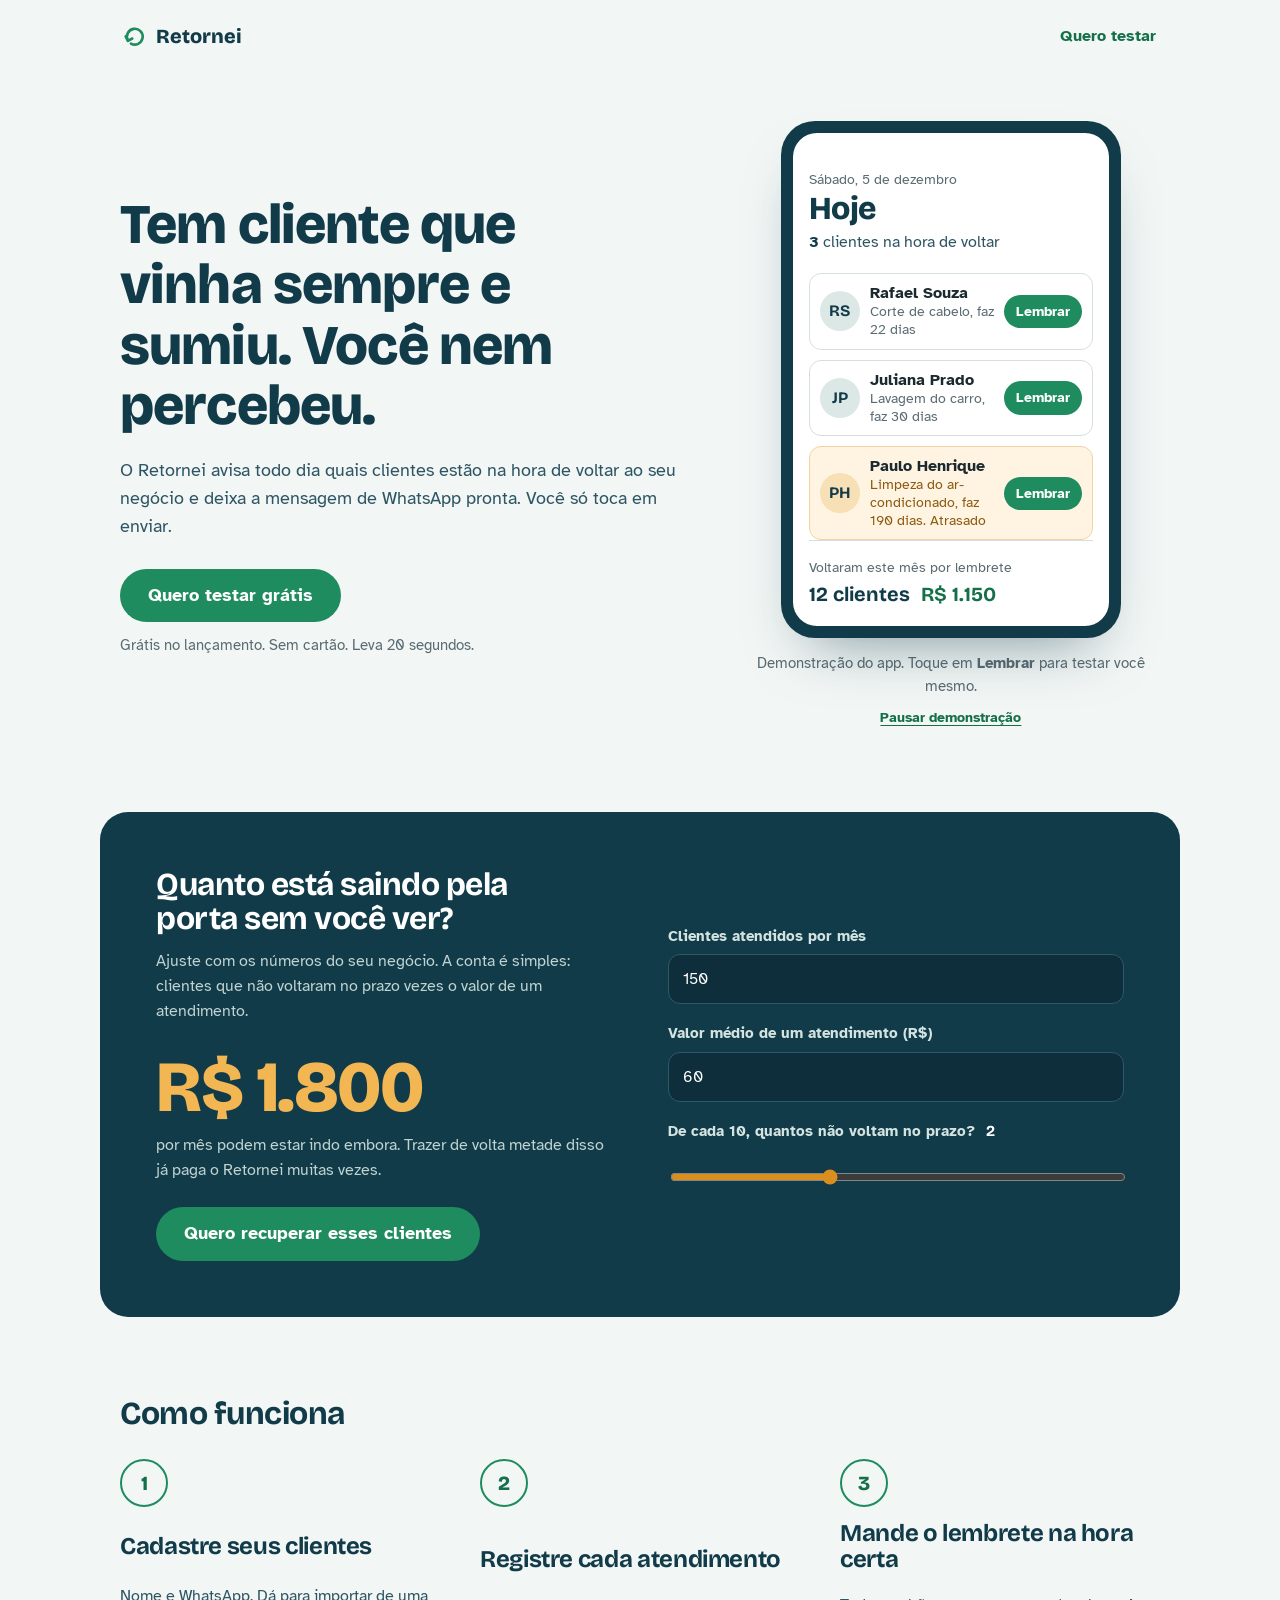
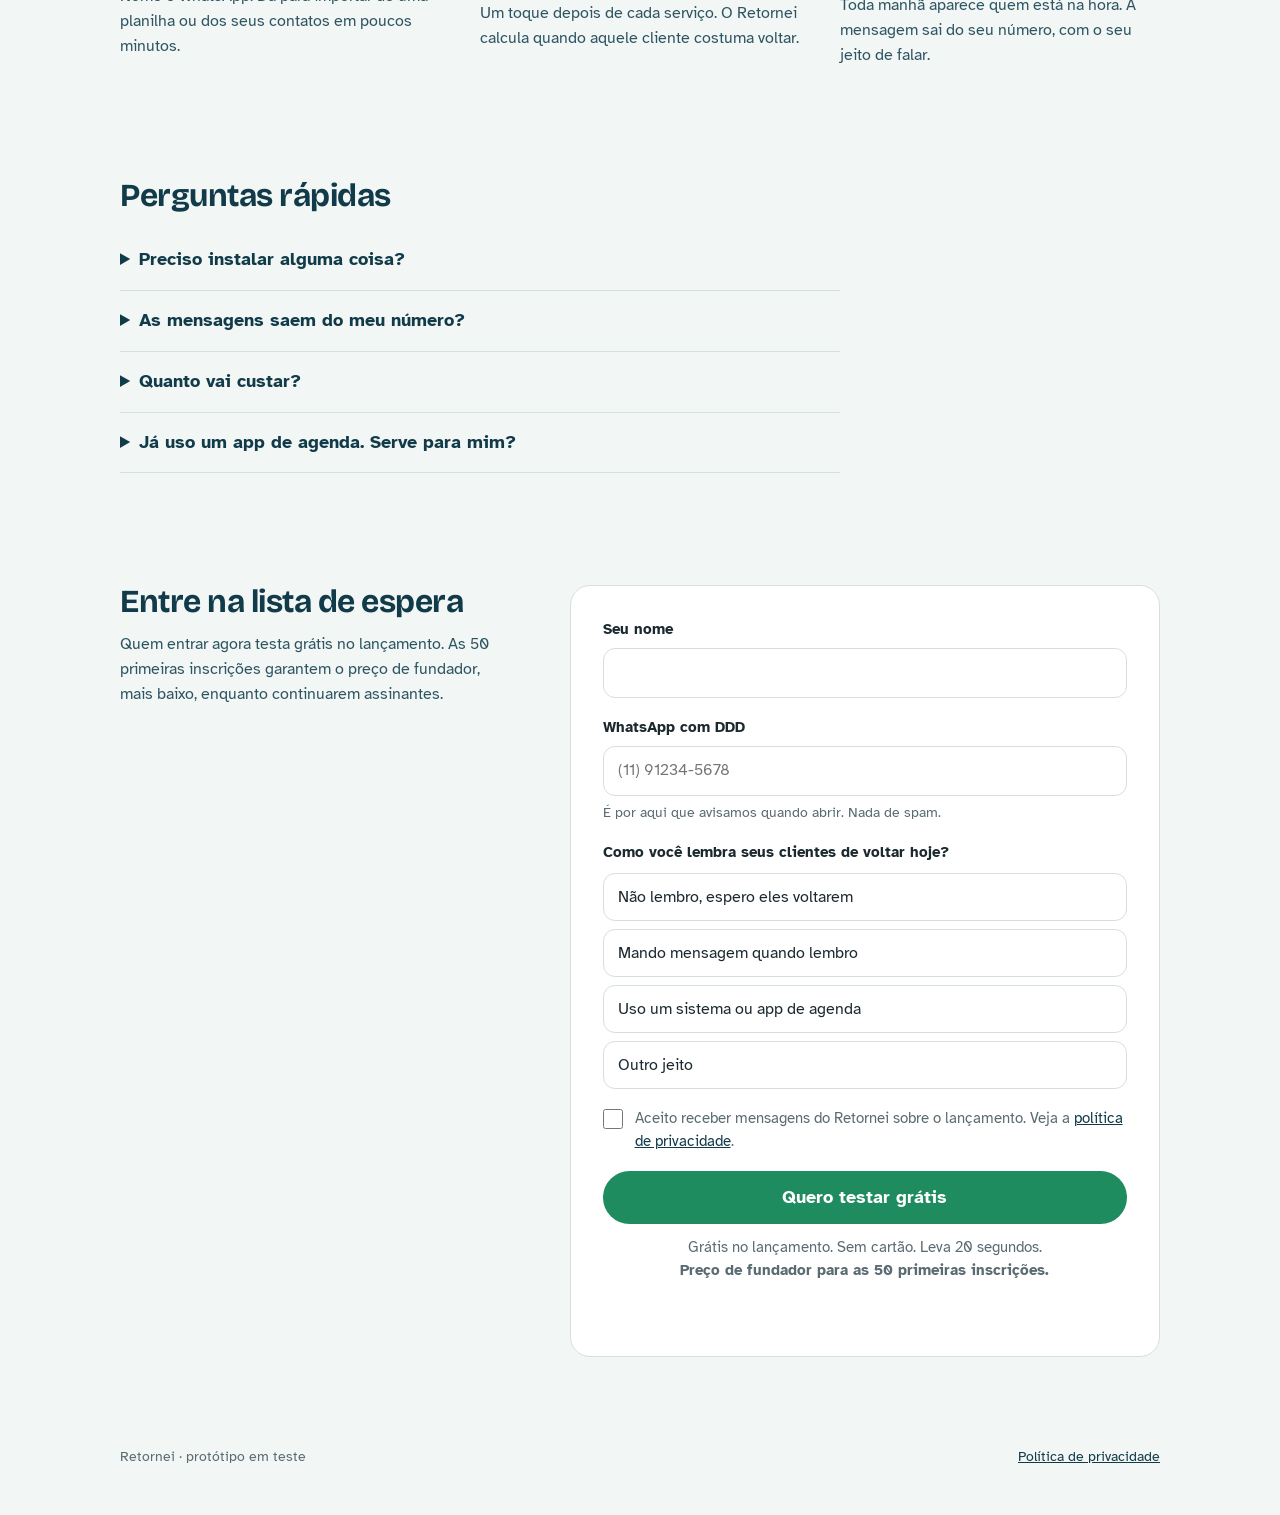
==== index.html @ e5923f13 "Formulário com 3 itens: nome, WhatsApp e como lembra os clientes Sai a pergunta de clientes atendido" ====
<!doctype html>
<html lang="pt-BR">
<head>
  <meta charset="utf-8">
  <meta name="viewport" content="width=device-width, initial-scale=1">
  <title>Retornei · Seus clientes de volta na hora certa</title>
  <meta name="description" content="O Retornei mostra todo dia quais clientes estão na hora de voltar e deixa a mensagem de WhatsApp pronta para enviar.">
  <meta name="theme-color" content="#123B4A">
  <link rel="preconnect" href="https://fonts.googleapis.com">
  <link rel="preconnect" href="https://fonts.gstatic.com" crossorigin>
  <link href="https://fonts.googleapis.com/css2?family=Atkinson+Hyperlegible:ital,wght@0,400;0,700;1,400&family=Bricolage+Grotesque:opsz,wght@12..96,500;12..96,700;12..96,800&display=swap" rel="stylesheet">
  <link rel="stylesheet" href="/styles.css">
</head>
<body data-niche="geral">

  <header class="topbar">
    <a class="brand" href="/" aria-label="Retornei, início">
      <svg class="brand-mark" viewBox="0 0 32 32" aria-hidden="true"><path d="M9 21a9 9 0 1 1 3.5 3.6" fill="none" stroke="currentColor" stroke-width="3" stroke-linecap="round"/><path d="M6.5 16.5 9 21.5l5-2.6" fill="none" stroke="currentColor" stroke-width="3" stroke-linecap="round" stroke-linejoin="round"/></svg>
      <span>Retornei</span>
    </a>
    <a class="topbar-cta" href="#lista">Quero testar</a>
  </header>

  <main>
    <section class="hero">
      <div class="hero-copy">
        <h1 data-copy="headline">Tem cliente que vinha sempre e sumiu. Você nem percebeu.</h1>
        <p class="lead" data-copy="lead">O Retornei avisa todo dia quais clientes estão na hora de voltar ao seu negócio e deixa a mensagem de WhatsApp pronta. Você só toca em enviar.</p>
        <div class="hero-actions">
          <a class="btn btn-primary" href="#lista">Quero testar grátis</a>
          <p class="hero-note">Grátis no lançamento. Sem cartão. Leva 20&nbsp;segundos.</p>
        </div>
      </div>

      <div class="phone-wrap">
        <div class="phone" role="region" aria-label="Exemplo da tela Hoje do aplicativo">
          <div class="phone-notch" aria-hidden="true"></div>
          <div class="screen">
            <div class="screen-head">
              <p class="screen-date" id="screenDate">Terça, 10 de novembro</p>
              <h2 class="screen-title">Hoje</h2>
              <p class="screen-sub"><strong id="dueCount">3</strong> <span id="dueLabel">clientes na hora de voltar</span></p>
            </div>

            <ul class="due-list" id="dueList">
              <!-- preenchido pelo app.js -->
            </ul>

            <div class="screen-foot">
              <p class="foot-label">Voltaram este mês por lembrete</p>
              <p class="foot-value"><span id="backCount">14</span> clientes <span class="foot-money" id="backMoney">R$ 980</span></p>
            </div>

            <!-- Conversa que abre ao tocar em Lembrar -->
            <div class="chat" id="chat" aria-hidden="true">
              <div class="chat-head">
                <button class="chat-back" id="chatBack" type="button" aria-label="Voltar para a lista" tabindex="-1">
                  <svg viewBox="0 0 24 24" aria-hidden="true"><path d="M15 5l-7 7 7 7" fill="none" stroke="currentColor" stroke-width="2.5" stroke-linecap="round" stroke-linejoin="round"/></svg>
                </button>
                <span class="avatar avatar-small" id="chatAvatar"></span>
                <div>
                  <p class="chat-name" id="chatName"></p>
                  <p class="chat-status" id="chatStatus">online</p>
                </div>
              </div>
              <div class="chat-body" id="chatBody"></div>
              <div class="chat-compose">
                <p class="chat-draft" id="chatDraft"></p>
                <button class="chat-send" id="chatSend" type="button" aria-label="Enviar mensagem" tabindex="-1">
                  <svg viewBox="0 0 24 24" aria-hidden="true"><path d="M4 12l16-8-6 16-2.5-6.5L4 12z" fill="currentColor"/></svg>
                </button>
              </div>
            </div>

            <span class="tap" id="tap" aria-hidden="true"></span>
          </div>
        </div>
        <div class="phone-controls">
          <p class="phone-caption" id="phoneCaption">Demonstração do app. Toque em <strong>Lembrar</strong> para testar você mesmo.</p>
          <button class="link-btn" id="demoToggle" type="button">Pausar demonstração</button>
        </div>
      </div>
    </section>

    <section class="calc" aria-labelledby="calcTitle">
      <div class="calc-copy">
        <h2 id="calcTitle">Quanto está saindo pela porta sem você ver?</h2>
        <p>Ajuste com os números do seu negócio. A conta é simples: clientes que não voltaram no prazo vezes o valor de um atendimento.</p>
      </div>
      <form class="calc-form" id="calcForm" onsubmit="return false">
        <label class="field">
          <span>Clientes atendidos por mês</span>
          <input type="number" id="calcClients" inputmode="numeric" min="0" step="10" value="200">
        </label>
        <label class="field">
          <span>Valor médio de um atendimento (R$)</span>
          <input type="number" id="calcTicket" inputmode="numeric" min="0" step="5" value="45">
        </label>
        <label class="field field-range">
          <span>De cada 10, quantos não voltam no prazo? <output id="calcLostOut" for="calcLost">2</output></span>
          <input type="range" id="calcLost" min="0" max="6" step="1" value="2">
        </label>
      </form>
      <div class="calc-result" aria-live="polite">
        <p class="calc-number" id="calcResult">R$ 1.800</p>
        <p class="calc-caption">por mês podem estar indo embora. Trazer de volta metade disso já paga o Retornei muitas vezes.</p>
        <a class="btn btn-primary calc-cta" href="#lista">Quero recuperar esses clientes</a>
      </div>
    </section>

    <section class="how" aria-labelledby="howTitle">
      <h2 id="howTitle">Como funciona</h2>
      <ol class="steps">
        <li>
          <h3>Cadastre seus clientes</h3>
          <p data-copy="step1">Nome e WhatsApp. Dá para importar de uma planilha ou dos seus contatos em poucos minutos.</p>
        </li>
        <li>
          <h3>Registre cada atendimento</h3>
          <p data-copy="step2">Um toque depois de cada serviço. O Retornei calcula quando aquele cliente costuma voltar.</p>
        </li>
        <li>
          <h3>Mande o lembrete na hora certa</h3>
          <p data-copy="step3">Toda manhã aparece quem está na hora. A mensagem sai do seu número, com o seu jeito de falar.</p>
        </li>
      </ol>
    </section>

    <section class="faq" aria-labelledby="faqTitle">
      <h2 id="faqTitle">Perguntas rápidas</h2>
      <details>
        <summary>Preciso instalar alguma coisa?</summary>
        <p>Não. O Retornei abre no navegador do celular e pode ficar na tela inicial com ícone, como um app.</p>
      </details>
      <details>
        <summary>As mensagens saem do meu número?</summary>
        <p>Sim. O Retornei prepara a mensagem e abre o seu WhatsApp. O cliente recebe de quem ele já conhece.</p>
      </details>
      <details>
        <summary>Quanto vai custar?</summary>
        <p>O preço sai no lançamento. Quem está na lista testa grátis antes, e as 50 primeiras inscrições garantem o preço de fundador, mais baixo, enquanto continuarem assinantes.</p>
      </details>
      <details>
        <summary>Já uso um app de agenda. Serve para mim?</summary>
        <p>Serve. Apps de agenda lembram de quem já marcou horário. O Retornei cuida de quem não marcou e está sumindo.</p>
      </details>
    </section>

    <section class="signup" id="lista" aria-labelledby="signupTitle">
      <div class="signup-copy">
        <h2 id="signupTitle">Entre na lista de espera</h2>
        <p>Quem entrar agora testa grátis no lançamento. As 50 primeiras inscrições garantem o preço de fundador, mais baixo, enquanto continuarem assinantes.</p>
      </div>

      <form class="signup-form" id="leadForm" novalidate>
        <input type="hidden" name="niche" id="nicheField" value="geral">
        <div class="hp" aria-hidden="true">
          <label>Não preencha <input type="text" name="website" tabindex="-1" autocomplete="off"></label>
        </div>

        <label class="field">
          <span>Seu nome</span>
          <input type="text" name="name" autocomplete="name" required maxlength="80">
        </label>
        <label class="field">
          <span>WhatsApp com DDD</span>
          <input type="tel" name="whatsapp" autocomplete="tel" inputmode="tel" placeholder="(11) 91234-5678" required maxlength="20" aria-describedby="whatsHint">
          <small class="field-hint" id="whatsHint">É por aqui que avisamos quando abrir. Nada de spam.</small>
        </label>

        <fieldset class="choices" data-group="current_method">
          <legend>Como você lembra seus clientes de voltar hoje?</legend>
          <div class="choice-stack">
            <label class="choice"><input type="radio" name="current_method" value="nao-lembro" required><span>Não lembro, espero eles voltarem</span></label>
            <label class="choice"><input type="radio" name="current_method" value="whatsapp-manual"><span>Mando mensagem quando lembro</span></label>
            <label class="choice"><input type="radio" name="current_method" value="sistema"><span>Uso um sistema ou app de agenda</span></label>
            <label class="choice"><input type="radio" name="current_method" value="outro"><span>Outro jeito</span></label>
          </div>
        </fieldset>

        <label class="consent">
          <input type="checkbox" name="consent" required>
          <span>Aceito receber mensagens do Retornei sobre o lançamento. Veja a <a href="/privacidade.html">política de privacidade</a>.</span>
        </label>

        <button class="btn btn-primary btn-block" type="submit" id="leadSubmit">Quero testar grátis</button>
        <p class="form-note">Grátis no lançamento. Sem cartão. Leva 20&nbsp;segundos.<br><strong>Preço de fundador para as 50 primeiras inscrições.</strong></p>
        <p class="form-msg" id="formMsg" role="status" aria-live="polite"></p>
      </form>
    </section>
  </main>

  <footer class="footer">
    <p>Retornei · protótipo em teste</p>
    <a href="/privacidade.html">Política de privacidade</a>
  </footer>

  <script src="/app.js" defer></script>
</body>
</html>
---- styles.css ----
/* Retornei — página de captura
   Tinta azul-petróleo, verde de "voltou", âmbar de "atrasado". */

:root {
  --ink: #123B4A;        /* azul-petróleo: títulos, marca */
  --ink-soft: #2E5563;
  --text: #1C2A30;       /* texto corrido */
  --muted: #5A6B72;
  --paper: #F2F6F5;      /* fundo frio */
  --card: #FFFFFF;
  --line: #D5E0DE;
  --back: #1E8C5E;       /* verde: cliente voltou / ação */
  --back-deep: #15704A;
  --late: #D98E1F;       /* âmbar: atrasado */
  --late-bg: #FFF4E2;

  --display: "Bricolage Grotesque", "Trebuchet MS", sans-serif;
  --body: "Atkinson Hyperlegible", "Segoe UI", Arial, sans-serif;

  --step-0: 1rem;
  --step-1: 1.125rem;
  --step-2: 1.5rem;
  --step-3: 2rem;
  --step-4: clamp(2.25rem, 5.2vw, 3.5rem);

  --radius-phone: 34px;
  --radius-ui: 12px;
  --gutter: 20px;
}

*, *::before, *::after { box-sizing: border-box; }

html { scroll-behavior: smooth; }
@media (prefers-reduced-motion: reduce) {
  html { scroll-behavior: auto; }
  *, *::before, *::after { transition: none !important; animation: none !important; }
}

body {
  margin: 0;
  background: var(--paper);
  color: var(--text);
  font-family: var(--body);
  font-size: var(--step-0);
  line-height: 1.55;
  -webkit-font-smoothing: antialiased;
}

h1, h2, h3 {
  font-family: var(--display);
  color: var(--ink);
  line-height: 1.08;
  margin: 0;
  letter-spacing: -0.015em;
}

p { margin: 0; }
a { color: var(--ink); }

:focus-visible {
  outline: 3px solid var(--back);
  outline-offset: 3px;
  border-radius: 6px;
}

main > section {
  padding: 56px var(--gutter);
  max-width: 1080px;
  margin: 0 auto;
}

/* Topo ---------------------------------------------------------- */

.topbar {
  display: flex;
  align-items: center;
  justify-content: space-between;
  padding: 16px var(--gutter);
  max-width: 1080px;
  margin: 0 auto;
}

.brand {
  display: inline-flex;
  align-items: center;
  gap: 8px;
  text-decoration: none;
  color: var(--ink);
  font-family: var(--display);
  font-weight: 800;
  font-size: 1.25rem;
}
.brand-mark { width: 28px; height: 28px; color: var(--back); }

.topbar-cta {
  font-weight: 700;
  color: var(--back-deep);
  text-decoration: none;
  padding: 8px 4px;
}
.topbar-cta:hover { text-decoration: underline; }

/* Botões -------------------------------------------------------- */

.btn {
  display: inline-flex;
  align-items: center;
  justify-content: center;
  border: 0;
  cursor: pointer;
  font: 700 var(--step-1)/1.2 var(--body);
  text-decoration: none;
  border-radius: 999px;
  padding: 16px 28px;
  transition: background-color .15s ease, transform .15s ease;
}
.btn-primary { background: var(--back); color: #fff; }
.btn-primary:hover { background: var(--back-deep); }
.btn-primary:active { transform: translateY(1px); }
.btn-primary[disabled] { opacity: .6; cursor: progress; }
.btn-block { width: 100%; }
.btn-small {
  font-size: .9rem;
  padding: 8px 16px;
  background: var(--ink);
  color: #fff;
}

/* Hero ---------------------------------------------------------- */

.hero {
  display: grid;
  gap: 40px;
  padding-top: 24px !important;
  align-items: center;
}

.hero h1 {
  font-size: var(--step-4);
  font-weight: 800;
  max-width: 15ch;
}

.lead {
  margin-top: 20px;
  font-size: var(--step-1);
  max-width: 34em;
  color: var(--ink-soft);
}

.hero-actions { margin-top: 28px; }
.hero-note { margin-top: 12px; color: var(--muted); font-size: .95rem; }

@media (min-width: 880px) {
  .hero { grid-template-columns: 1.15fr 0.85fr; gap: 56px; padding-top: 48px !important; }
}

/* Celular de exemplo -------------------------------------------- */

.phone-wrap { display: grid; justify-items: center; gap: 14px; }

.phone {
  position: relative;
  width: min(100%, 340px);
  background: var(--ink);
  border-radius: var(--radius-phone);
  padding: 12px;
  box-shadow: 0 30px 60px -30px rgba(18, 59, 74, .55);
}
.phone-notch {
  position: absolute;
  top: 18px; left: 50%;
  width: 72px; height: 6px;
  margin-left: -36px;
  border-radius: 6px;
  background: rgba(255,255,255,.18);
}

.screen {
  position: relative;
  background: var(--card);
  border-radius: calc(var(--radius-phone) - 10px);
  padding: 36px 16px 16px;
  min-height: 460px;
  display: flex;
  flex-direction: column;
  overflow: hidden;
}

.screen-date { color: var(--muted); font-size: .85rem; }
.screen-title { font-size: 2rem; font-weight: 800; margin-top: 2px; }
.screen-sub { color: var(--ink-soft); margin-top: 4px; }
.screen-sub strong { color: var(--ink); }

.due-list { list-style: none; margin: 18px 0 0; padding: 0; display: grid; gap: 10px; }

.due {
  display: grid;
  grid-template-columns: 40px 1fr auto;
  align-items: center;
  gap: 10px;
  padding: 10px;
  border: 1px solid var(--line);
  border-radius: var(--radius-ui);
  background: var(--card);
  transition: background-color .25s ease, border-color .25s ease;
}
.due.is-late { border-color: #F0D3A3; background: var(--late-bg); }
.due.is-sent { background: #EAF6F0; border-color: #BFE3D0; }

.avatar {
  width: 40px; height: 40px;
  border-radius: 50%;
  display: grid; place-items: center;
  font-family: var(--display);
  font-weight: 700;
  color: var(--ink);
  background: #DCE8E6;
}
.due.is-late .avatar { background: #F7DFB6; }

.due-name { font-weight: 700; color: var(--text); line-height: 1.2; }
.due-meta { font-size: .85rem; color: var(--muted); line-height: 1.3; }
.due.is-late .due-meta { color: #8A5A10; }

.due-btn {
  border: 0;
  cursor: pointer;
  font: 700 .85rem/1 var(--body);
  padding: 10px 12px;
  border-radius: 999px;
  background: var(--back);
  color: #fff;
  white-space: nowrap;
}
.due-btn:hover { background: var(--back-deep); }
.due.is-sent .due-btn { background: transparent; color: var(--back-deep); cursor: default; padding-inline: 4px; }

/* Estados da linha depois do lembrete */
.due-status {
  font: 700 .85rem/1 var(--body);
  padding: 10px 4px;
  white-space: nowrap;
  color: var(--back-deep);
}
.due.is-replied { background: #EAF6F0; border-color: #BFE3D0; }
.due.is-back { background: #DDF2E6; border-color: #9FD5B8; }
.due.is-back .avatar { background: #BFE6D0; }
.due.is-back .due-status { color: #0F5E3D; }
.due.flash { animation: row-flash .6s ease-out; }
@keyframes row-flash {
  0% { box-shadow: 0 0 0 0 rgba(30, 140, 94, .45); }
  100% { box-shadow: 0 0 0 10px rgba(30, 140, 94, 0); }
}

/* Conversa ------------------------------------------------------ */

.chat {
  position: absolute;
  inset: 0;
  display: flex;
  flex-direction: column;
  background: #EAF0EE;
  transform: translateX(100%);
  visibility: hidden;
  transition: transform .35s cubic-bezier(.2, .8, .2, 1), visibility 0s linear .35s;
}
.chat.is-open {
  transform: none;
  visibility: visible;
  transition: transform .35s cubic-bezier(.2, .8, .2, 1), visibility 0s;
}

.chat-head {
  display: flex;
  align-items: center;
  gap: 10px;
  padding: 30px 12px 12px;
  background: var(--ink);
  color: #fff;
}
.chat-back {
  border: 0;
  background: none;
  color: #fff;
  width: 32px; height: 32px;
  padding: 4px;
  cursor: pointer;
  border-radius: 50%;
}
.chat-back svg, .chat-send svg { width: 100%; height: 100%; display: block; }
.avatar-small { width: 34px; height: 34px; font-size: .85rem; background: #DCE8E6; }
.chat-name { font-weight: 700; line-height: 1.2; }
.chat-status { font-size: .78rem; color: #A9C7C2; line-height: 1.2; }

.chat-body {
  flex: 1;
  display: flex;
  flex-direction: column;
  justify-content: flex-end;
  gap: 8px;
  padding: 14px 12px;
  overflow: hidden;
}

.msg {
  max-width: 84%;
  padding: 9px 12px 7px;
  border-radius: 14px;
  font-size: .92rem;
  line-height: 1.4;
  box-shadow: 0 1px 1px rgba(18, 59, 74, .08);
  animation: msg-in .25s ease-out;
}
.msg-out { align-self: flex-end; background: #D3F0DF; border-bottom-right-radius: 4px; }
.msg-in { align-self: flex-start; background: #fff; border-bottom-left-radius: 4px; }
.msg-meta { display: block; text-align: right; font-size: .7rem; color: var(--muted); margin-top: 2px; }
.msg-meta .ticks { color: #3A9BD5; margin-left: 4px; letter-spacing: -2px; }

.msg-typing { display: inline-flex; gap: 4px; padding: 12px 14px; }
.msg-typing i {
  width: 6px; height: 6px;
  border-radius: 50%;
  background: var(--muted);
  animation: typing 1s infinite ease-in-out;
}
.msg-typing i:nth-child(2) { animation-delay: .15s; }
.msg-typing i:nth-child(3) { animation-delay: .3s; }
@keyframes typing { 0%, 60%, 100% { opacity: .3; transform: none; } 30% { opacity: 1; transform: translateY(-3px); } }
@keyframes msg-in { from { opacity: 0; transform: translateY(8px); } to { opacity: 1; transform: none; } }

.chat-compose {
  display: flex;
  align-items: flex-end;
  gap: 8px;
  padding: 10px 10px 12px;
}
.chat-draft {
  flex: 1;
  min-height: 42px;
  max-height: 120px;
  overflow: hidden;
  background: #fff;
  border-radius: 20px;
  padding: 10px 14px;
  font-size: .9rem;
  line-height: 1.35;
  color: var(--text);
}
.chat-draft:empty::before { content: "Mensagem"; color: #9AA9AE; }
.chat-send {
  flex: none;
  width: 42px; height: 42px;
  padding: 10px;
  border: 0;
  border-radius: 50%;
  background: var(--back);
  color: #fff;
  cursor: pointer;
}
.chat-send:disabled { background: #9FBFB2; cursor: default; }

/* Dedo da demonstração ------------------------------------------ */

.tap {
  position: absolute;
  top: 0; left: 0;
  width: 38px; height: 38px;
  margin: -19px 0 0 -19px;
  border-radius: 50%;
  background: rgba(18, 59, 74, .22);
  border: 2px solid rgba(255, 255, 255, .9);
  box-shadow: 0 4px 12px rgba(18, 59, 74, .3);
  pointer-events: none;
  opacity: 0;
  z-index: 5;
  transition: transform .7s cubic-bezier(.3, .7, .2, 1), opacity .3s ease;
}
.tap.is-visible { opacity: 1; }
.tap.is-press::after {
  content: "";
  position: absolute;
  inset: -2px;
  border-radius: 50%;
  border: 2px solid rgba(18, 59, 74, .5);
  animation: press .45s ease-out;
}
@keyframes press { from { transform: scale(.6); opacity: 1; } to { transform: scale(1.9); opacity: 0; } }

/* Controles abaixo do celular ----------------------------------- */

.phone-controls { display: grid; justify-items: center; gap: 4px; }
.link-btn {
  border: 0;
  background: none;
  padding: 6px 8px;
  font: 700 .9rem/1.2 var(--body);
  color: var(--back-deep);
  text-decoration: underline;
  text-underline-offset: 3px;
  cursor: pointer;
}

.screen-foot {
  margin-top: auto;
  padding-top: 16px;
  border-top: 1px solid var(--line);
}
.foot-label { font-size: .85rem; color: var(--muted); }
.foot-value { font-family: var(--display); font-weight: 700; font-size: 1.25rem; color: var(--ink); }
.foot-money { color: var(--back-deep); margin-left: 6px; }

.phone-caption { color: var(--muted); font-size: .95rem; text-align: center; }

/* Calculadora --------------------------------------------------- */

.calc {
  display: grid;
  gap: 28px;
  background: var(--ink);
  color: #E3EEEC;
  border-radius: 28px;
  margin-top: 24px !important;
  margin-bottom: 24px !important;
  padding: 40px 24px !important;
}
.calc h2 { color: #fff; font-size: var(--step-3); max-width: 18ch; }
.calc-copy p { margin-top: 12px; max-width: 36em; color: #BFD3D0; }

.calc-form { display: grid; gap: 18px; }
.calc .field span { color: #D3E3E0; }
.calc .field input[type="number"] {
  background: #0D2E3A;
  border-color: #2D5A68;
  color: #fff;
}
.calc output {
  font-family: var(--display);
  font-weight: 700;
  color: #fff;
  margin-left: 6px;
}
.calc input[type="range"] { accent-color: var(--late); width: 100%; }

.calc-number {
  font-family: var(--display);
  font-weight: 800;
  font-size: clamp(2.75rem, 9vw, 4.5rem);
  line-height: 1;
  color: #F2B653;
  letter-spacing: -0.02em;
}
.calc-caption { margin-top: 10px; color: #BFD3D0; max-width: 28em; }

@media (min-width: 880px) {
  .calc {
    grid-template-columns: 1fr 1fr;
    grid-template-areas: "copy form" "result form";
    column-gap: 56px;
    padding: 56px !important;
  }
  .calc-copy { grid-area: copy; }
  .calc-form { grid-area: form; align-self: center; }
  .calc-result { grid-area: result; }
}

/* Campos -------------------------------------------------------- */

.field { display: grid; gap: 6px; }
.field span { font-weight: 700; font-size: .95rem; color: var(--text); }

.field input,
.field select {
  font: 400 var(--step-0)/1.3 var(--body);
  color: var(--text);
  background: var(--card);
  border: 1.5px solid var(--line);
  border-radius: var(--radius-ui);
  padding: 13px 14px;
  width: 100%;
  min-height: 50px;
}
.field input:focus,
.field select:focus { border-color: var(--back); outline: none; box-shadow: 0 0 0 3px rgba(30, 140, 94, .2); }
.field input[aria-invalid="true"],
.field select[aria-invalid="true"] { border-color: #C0392B; }

.field-hint { font-size: .88rem; color: var(--muted); }

/* Escolhas por toque (no lugar de listas) */
.choices { border: 0; margin: 0; padding: 0; min-width: 0; }
.choices legend {
  padding: 0;
  margin-bottom: 8px;
  font-weight: 700;
  font-size: .95rem;
  color: var(--text);
}
.choice-row { display: grid; grid-template-columns: repeat(3, 1fr); gap: 8px; }
.choice-stack { display: grid; gap: 8px; }

.choice { position: relative; display: block; cursor: pointer; -webkit-tap-highlight-color: transparent; }
.choice input {
  position: absolute;
  opacity: 0;
  width: 1px; height: 1px;
}
.choice span {
  display: flex;
  align-items: center;
  min-height: 48px;
  padding: 10px 14px;
  border: 1.5px solid var(--line);
  border-radius: var(--radius-ui);
  background: var(--card);
  color: var(--text);
  line-height: 1.25;
  transition: border-color .15s ease, background-color .15s ease;
}
.choice-row .choice span { justify-content: center; text-align: center; padding: 10px 6px; }
.choice:hover span { border-color: #A9C4BF; }
.choice input:checked + span {
  border-color: var(--back);
  background: #E7F4EC;
  font-weight: 700;
  color: var(--back-deep);
}
.choice input:focus-visible + span { outline: 3px solid var(--back); outline-offset: 2px; }
.choices.is-invalid .choice span { border-color: #C0392B; }

.form-note { text-align: center; color: var(--muted); font-size: .92rem; margin-top: -6px; }

.calc-cta { margin-top: 24px; }

/* Como funciona ------------------------------------------------- */

.how h2, .faq h2, .signup h2 { font-size: var(--step-3); }

.steps {
  list-style: none;
  counter-reset: step;
  margin: 28px 0 0;
  padding: 0;
  display: grid;
  gap: 28px;
}
.steps li {
  counter-increment: step;
  display: grid;
  grid-template-columns: 48px 1fr;
  column-gap: 16px;
}
.steps li::before {
  content: counter(step);
  grid-row: span 2;
  width: 48px; height: 48px;
  border-radius: 50%;
  display: grid; place-items: center;
  font-family: var(--display);
  font-weight: 800;
  font-size: 1.25rem;
  color: var(--back-deep);
  border: 2px solid var(--back);
}
.steps h3 { font-size: var(--step-2); align-self: center; }
.steps p { color: var(--ink-soft); margin-top: 6px; max-width: 32em; }

@media (min-width: 880px) {
  .steps { grid-template-columns: repeat(3, 1fr); gap: 40px; }
  .steps li { grid-template-columns: 1fr; row-gap: 14px; }
  .steps li::before { grid-row: auto; }
}

/* Lista de espera ----------------------------------------------- */

.signup { display: grid; gap: 28px; }
.signup-copy p { margin-top: 12px; color: var(--ink-soft); max-width: 32em; }

.signup-form {
  display: grid;
  gap: 18px;
  background: var(--card);
  border: 1px solid var(--line);
  border-radius: 20px;
  padding: 24px;
}

.consent {
  display: grid;
  grid-template-columns: 22px 1fr;
  gap: 10px;
  align-items: start;
  font-size: .92rem;
  color: var(--muted);
}
.consent input { width: 20px; height: 20px; margin: 2px 0 0; accent-color: var(--back); }

.form-msg { min-height: 1.5em; font-weight: 700; }
.form-msg.is-ok { color: var(--back-deep); }
.form-msg.is-error { color: #A93226; }

.hp { position: absolute; left: -9999px; width: 1px; height: 1px; overflow: hidden; }

@media (min-width: 880px) {
  .signup { grid-template-columns: 0.8fr 1.2fr; gap: 56px; align-items: start; }
  .signup-form { padding: 32px; }
}

/* Perguntas ----------------------------------------------------- */

.faq h2 { margin-bottom: 16px; }
.faq details { border-bottom: 1px solid var(--line); padding: 16px 0; max-width: 720px; }
.faq summary {
  cursor: pointer;
  font-weight: 700;
  font-size: var(--step-1);
  color: var(--ink);
  list-style-position: inside;
}
.faq details p { margin-top: 10px; color: var(--ink-soft); max-width: 36em; }

/* Rodapé -------------------------------------------------------- */

.footer {
  max-width: 1080px;
  margin: 0 auto;
  padding: 32px var(--gutter) 48px;
  display: flex;
  flex-wrap: wrap;
  gap: 12px 24px;
  justify-content: space-between;
  color: var(--muted);
  font-size: .9rem;
}

/* Página de texto (privacidade) --------------------------------- */

.prose {
  max-width: 680px;
  margin: 0 auto;
  padding: 24px var(--gutter) 64px;
}
.prose h1 { font-size: var(--step-3); margin-bottom: 16px; }
.prose h2 { font-size: var(--step-2); margin: 32px 0 8px; }
.prose p, .prose li { color: var(--ink-soft); }
.prose p + p { margin-top: 12px; }
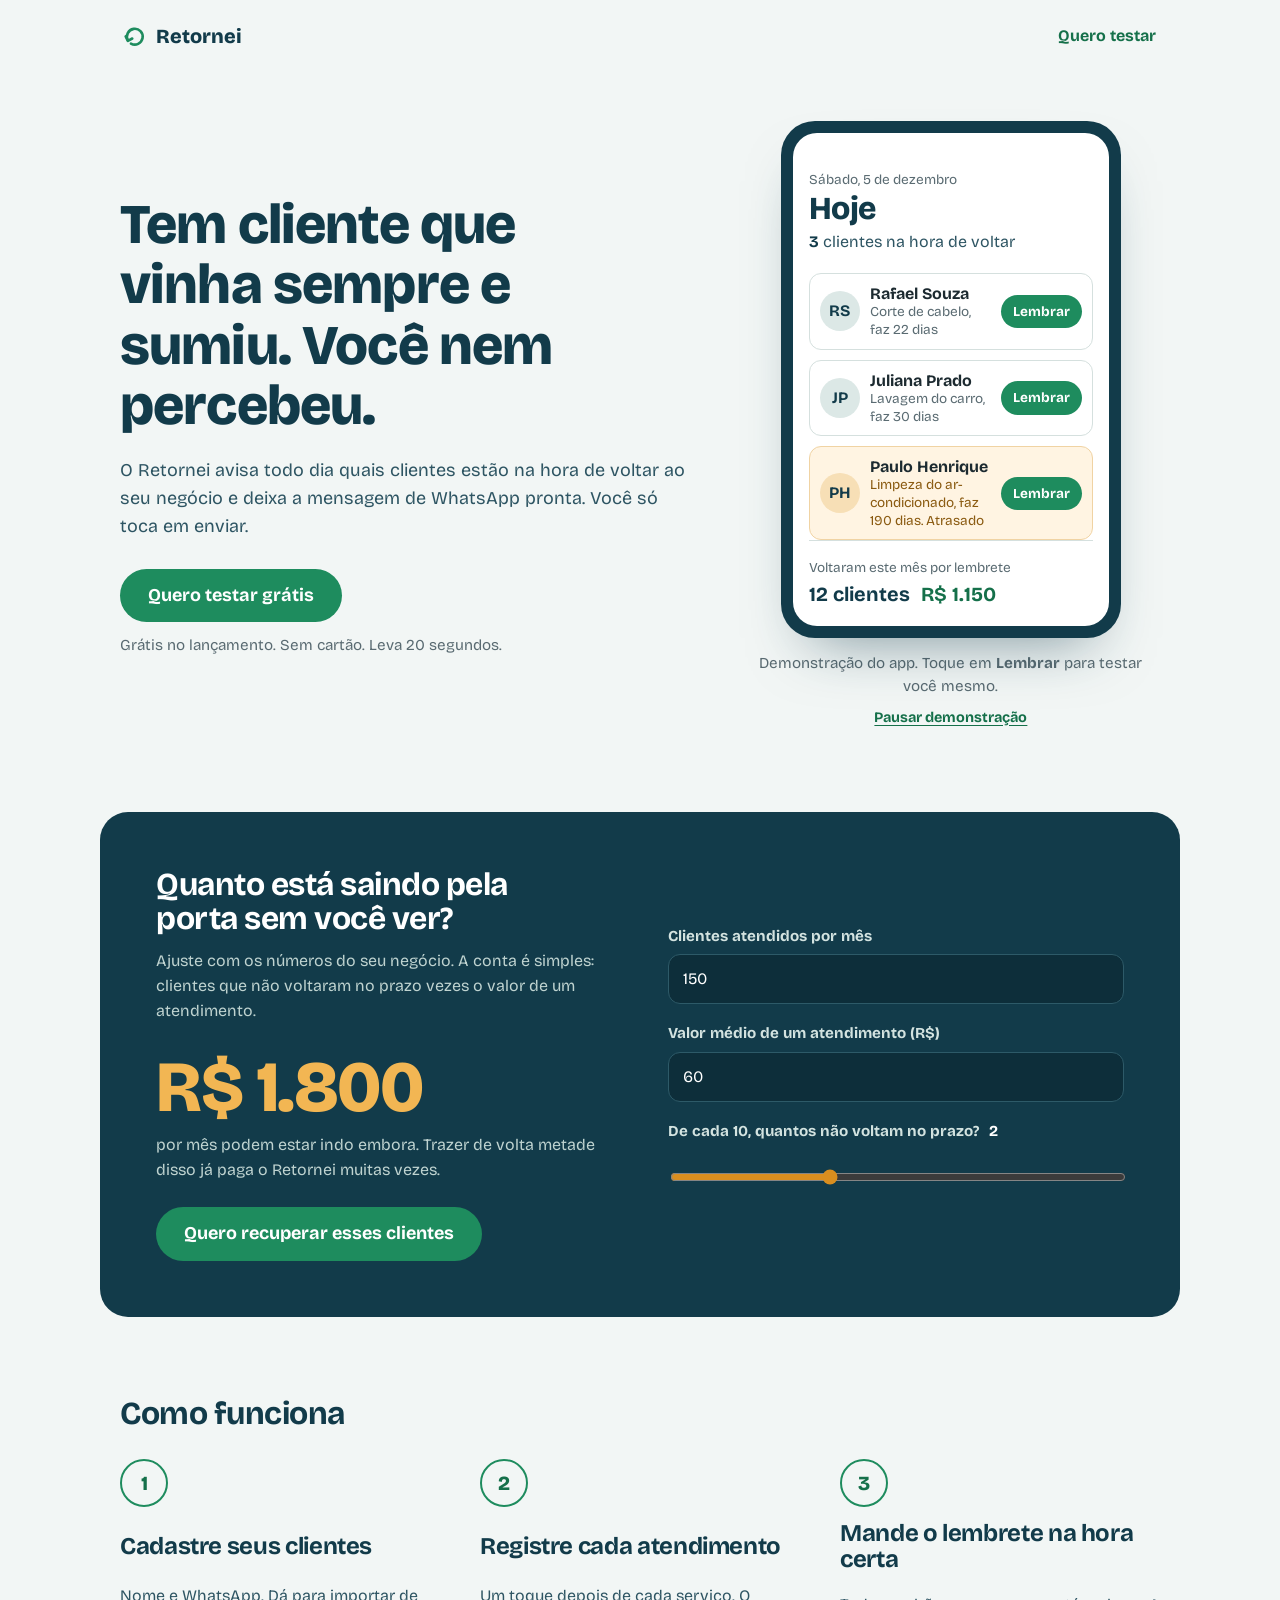
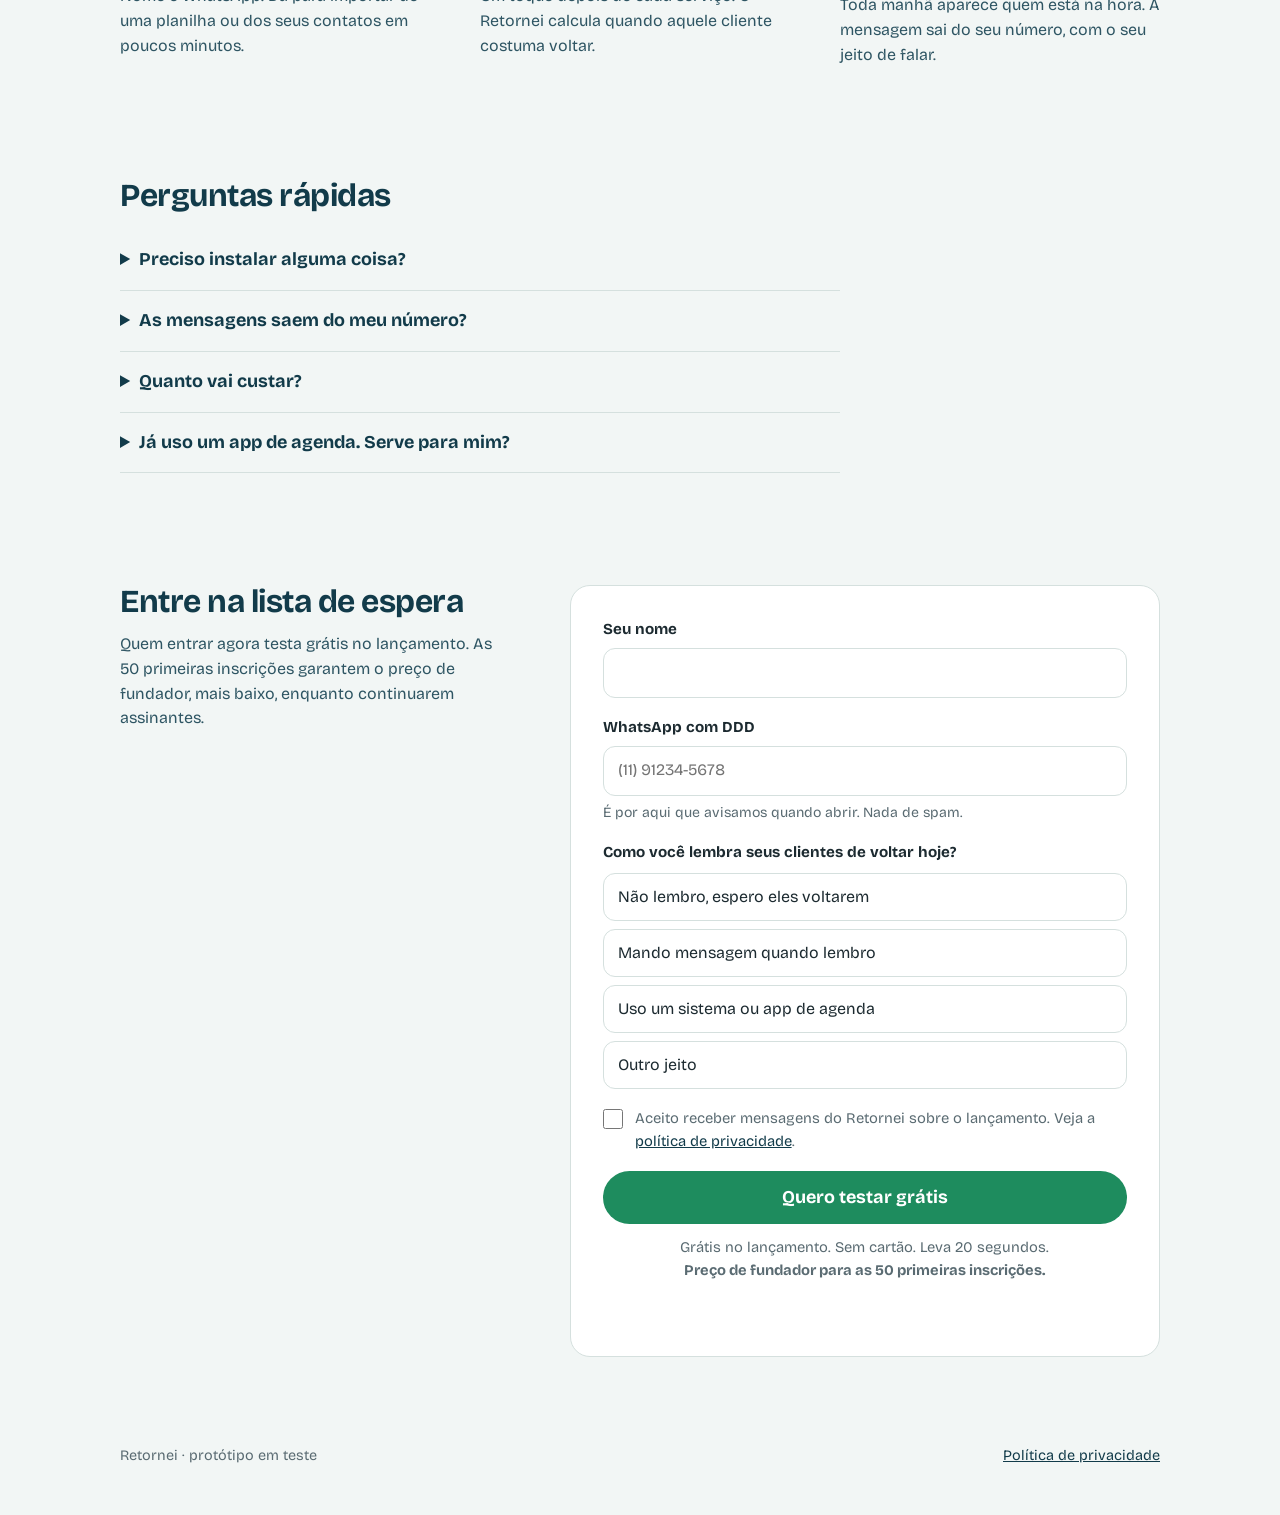
==== commit bc212bf2: "Uma fonte só: Bricolage Grotesque também no texto Resolve o zero cortado da Atkinson Hyperlegible e " ====
--- a/index.html
+++ b/index.html
@@ -8,7 +8,7 @@
   <meta name="theme-color" content="#123B4A">
   <link rel="preconnect" href="https://fonts.googleapis.com">
   <link rel="preconnect" href="https://fonts.gstatic.com" crossorigin>
-  <link href="https://fonts.googleapis.com/css2?family=Atkinson+Hyperlegible:ital,wght@0,400;0,700;1,400&family=Bricolage+Grotesque:opsz,wght@12..96,500;12..96,700;12..96,800&display=swap" rel="stylesheet">
+  <link href="https://fonts.googleapis.com/css2?family=Bricolage+Grotesque:opsz,wght@12..96,400;12..96,500;12..96,700;12..96,800&display=swap" rel="stylesheet">
   <link rel="stylesheet" href="/styles.css">
 </head>
 <body data-niche="geral">
--- a/styles.css
+++ b/styles.css
@@ -15,7 +15,7 @@
   --late-bg: #FFF4E2;
 
   --display: "Bricolage Grotesque", "Trebuchet MS", sans-serif;
-  --body: "Atkinson Hyperlegible", "Segoe UI", Arial, sans-serif;
+  --body: "Bricolage Grotesque", "Segoe UI", Arial, sans-serif;
 
   --step-0: 1rem;
   --step-1: 1.125rem;
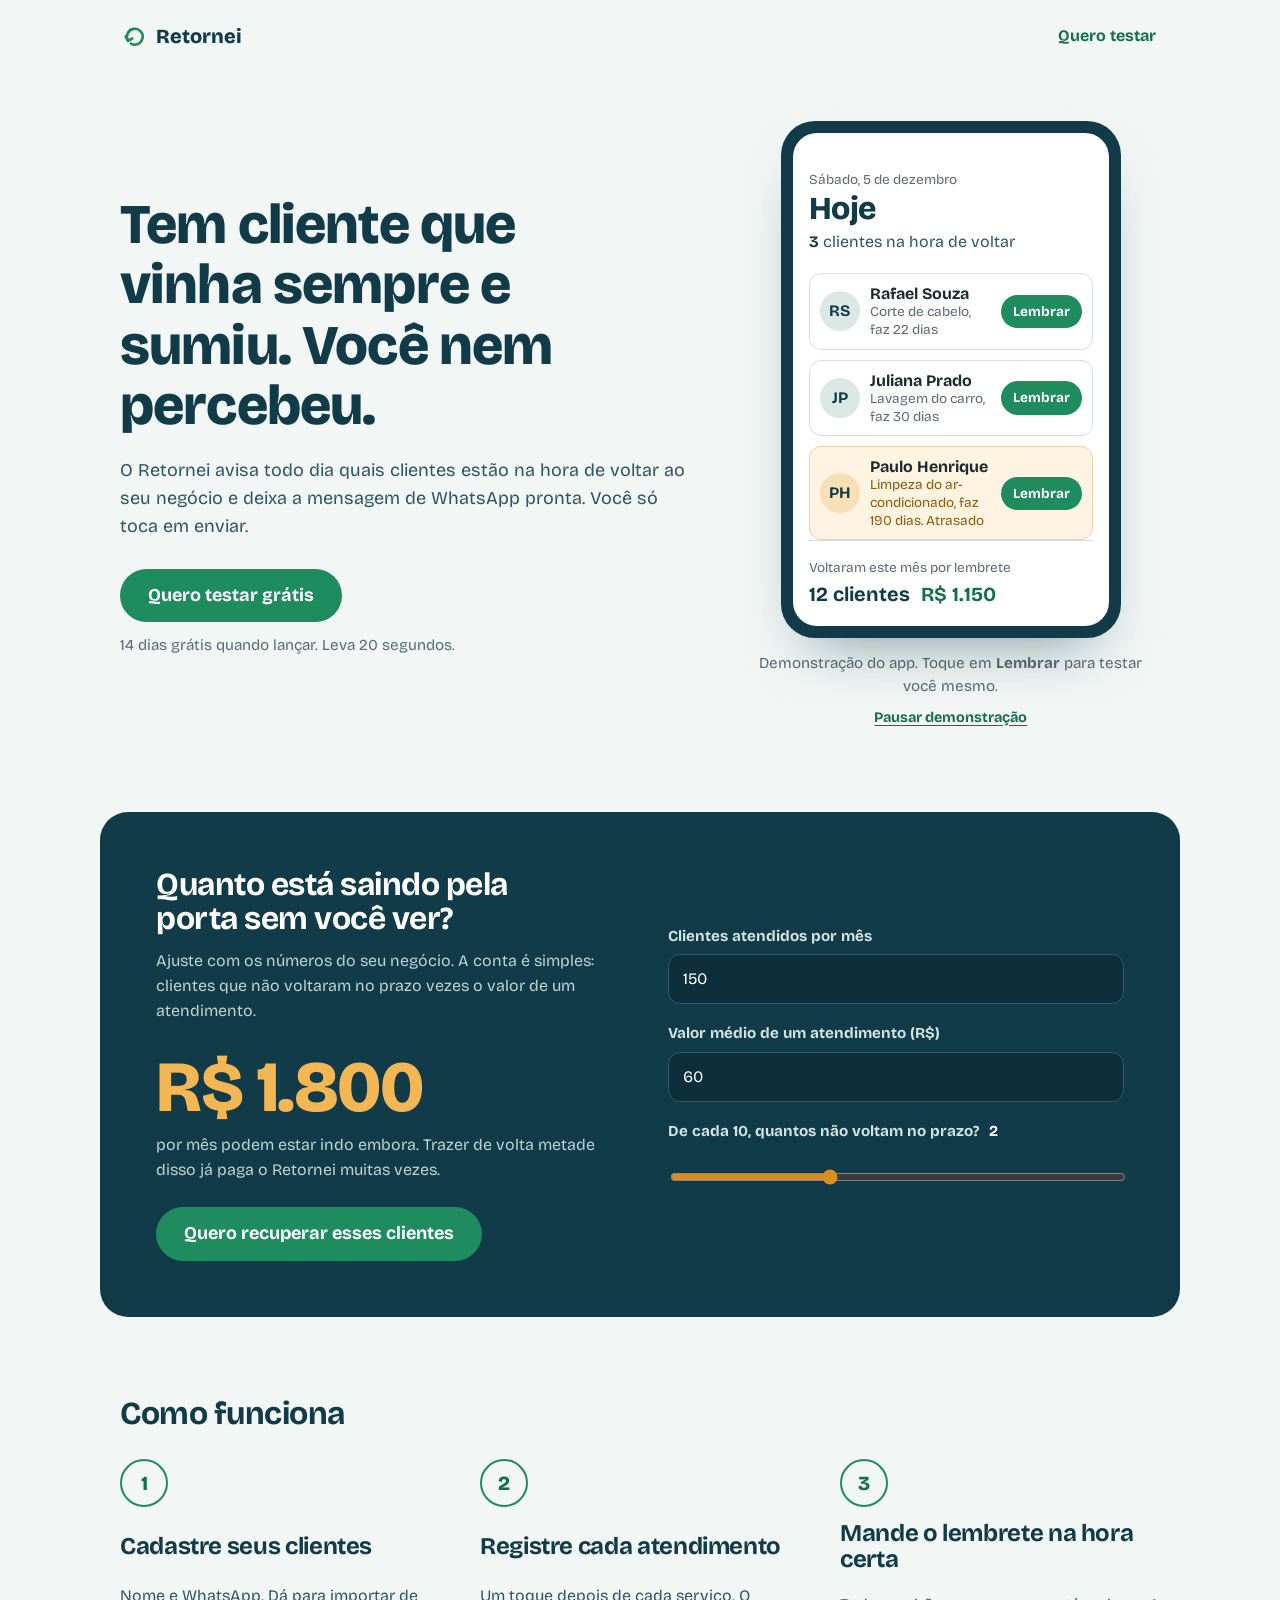
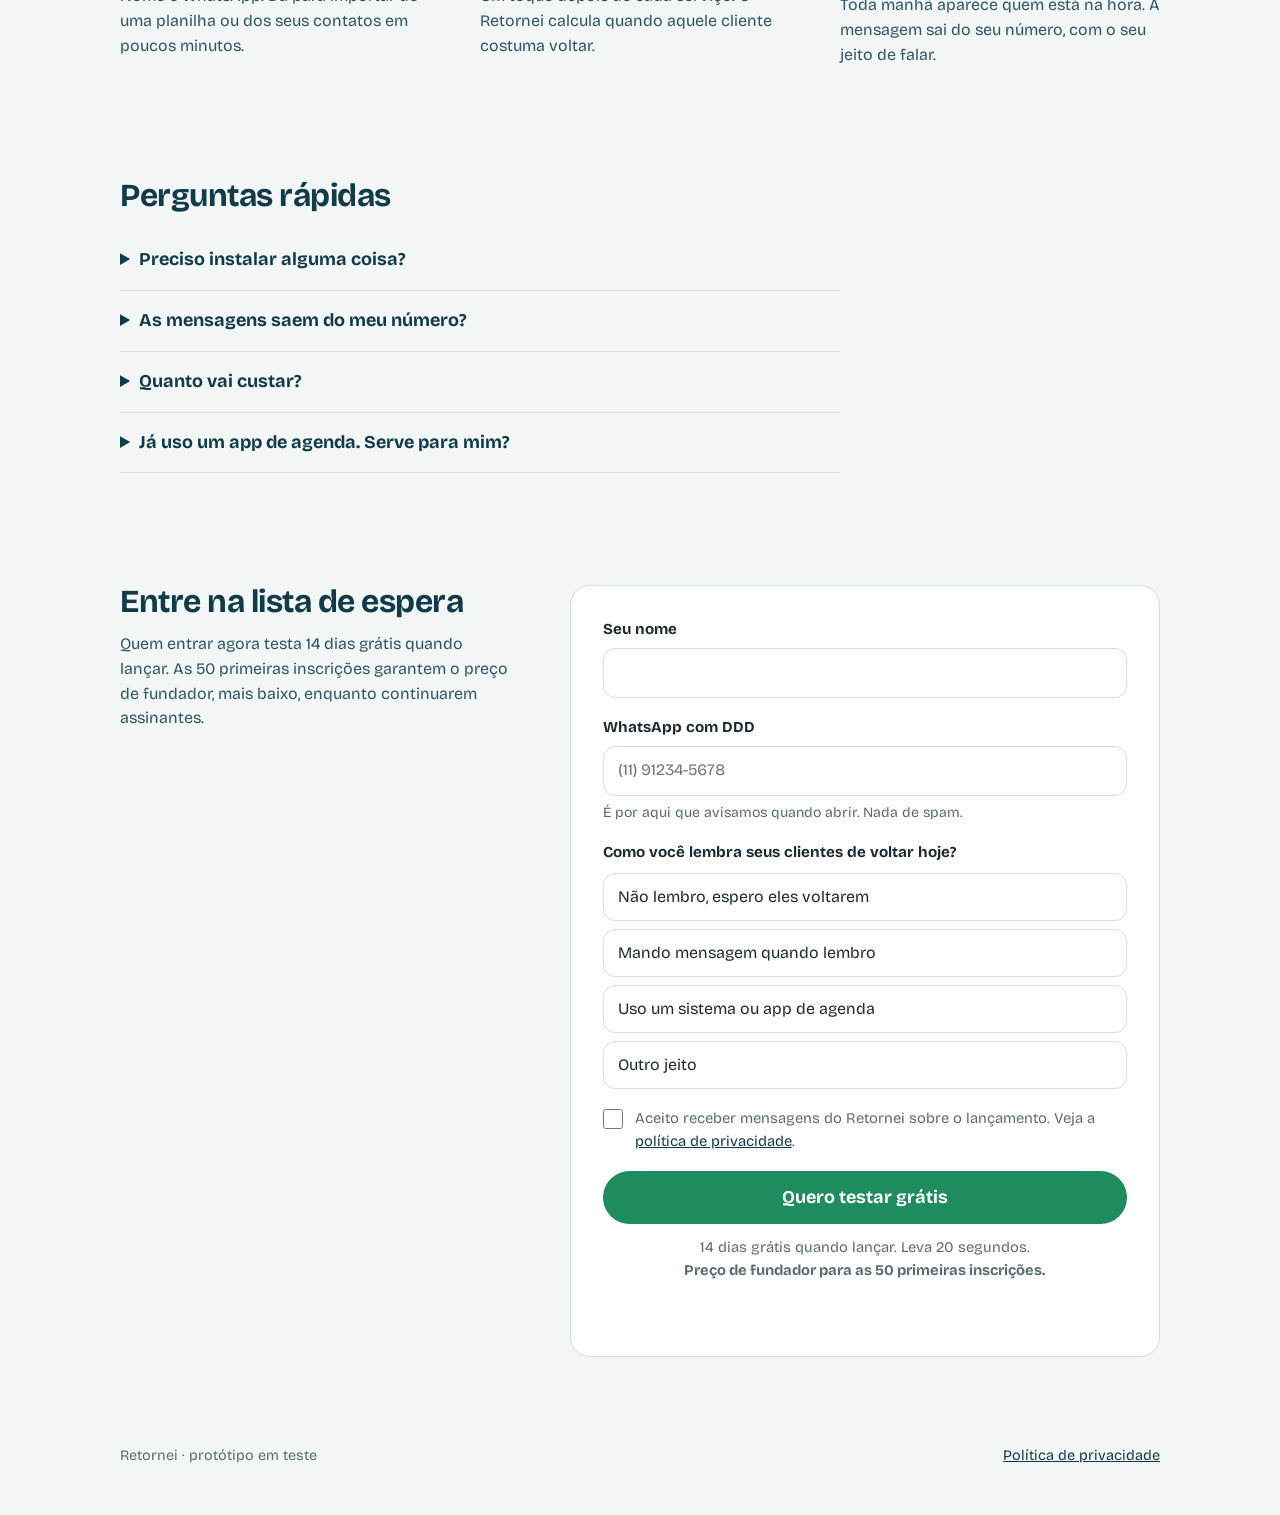
==== commit 3fd8c793: "Texto do teste grátis: 14 dias quando lançar Troca "Grátis no lançamento. Sem cartão.", que dava a e" ====
--- a/index.html
+++ b/index.html
@@ -28,7 +28,7 @@
         <p class="lead" data-copy="lead">O Retornei avisa todo dia quais clientes estão na hora de voltar ao seu negócio e deixa a mensagem de WhatsApp pronta. Você só toca em enviar.</p>
         <div class="hero-actions">
           <a class="btn btn-primary" href="#lista">Quero testar grátis</a>
-          <p class="hero-note">Grátis no lançamento. Sem cartão. Leva 20&nbsp;segundos.</p>
+          <p class="hero-note">14 dias grátis quando lançar. Leva 20&nbsp;segundos.</p>
         </div>
       </div>
 
@@ -138,7 +138,7 @@
       </details>
       <details>
         <summary>Quanto vai custar?</summary>
-        <p>O preço sai no lançamento. Quem está na lista testa grátis antes, e as 50 primeiras inscrições garantem o preço de fundador, mais baixo, enquanto continuarem assinantes.</p>
+        <p>O preço sai no lançamento. Quem está na lista testa 14 dias grátis antes de pagar, e as 50 primeiras inscrições garantem o preço de fundador, mais baixo, enquanto continuarem assinantes.</p>
       </details>
       <details>
         <summary>Já uso um app de agenda. Serve para mim?</summary>
@@ -149,7 +149,7 @@
     <section class="signup" id="lista" aria-labelledby="signupTitle">
       <div class="signup-copy">
         <h2 id="signupTitle">Entre na lista de espera</h2>
-        <p>Quem entrar agora testa grátis no lançamento. As 50 primeiras inscrições garantem o preço de fundador, mais baixo, enquanto continuarem assinantes.</p>
+        <p>Quem entrar agora testa 14 dias grátis quando lançar. As 50 primeiras inscrições garantem o preço de fundador, mais baixo, enquanto continuarem assinantes.</p>
       </div>
 
       <form class="signup-form" id="leadForm" novalidate>
@@ -184,7 +184,7 @@
         </label>
 
         <button class="btn btn-primary btn-block" type="submit" id="leadSubmit">Quero testar grátis</button>
-        <p class="form-note">Grátis no lançamento. Sem cartão. Leva 20&nbsp;segundos.<br><strong>Preço de fundador para as 50 primeiras inscrições.</strong></p>
+        <p class="form-note">14 dias grátis quando lançar. Leva 20&nbsp;segundos.<br><strong>Preço de fundador para as 50 primeiras inscrições.</strong></p>
         <p class="form-msg" id="formMsg" role="status" aria-live="polite"></p>
       </form>
     </section>
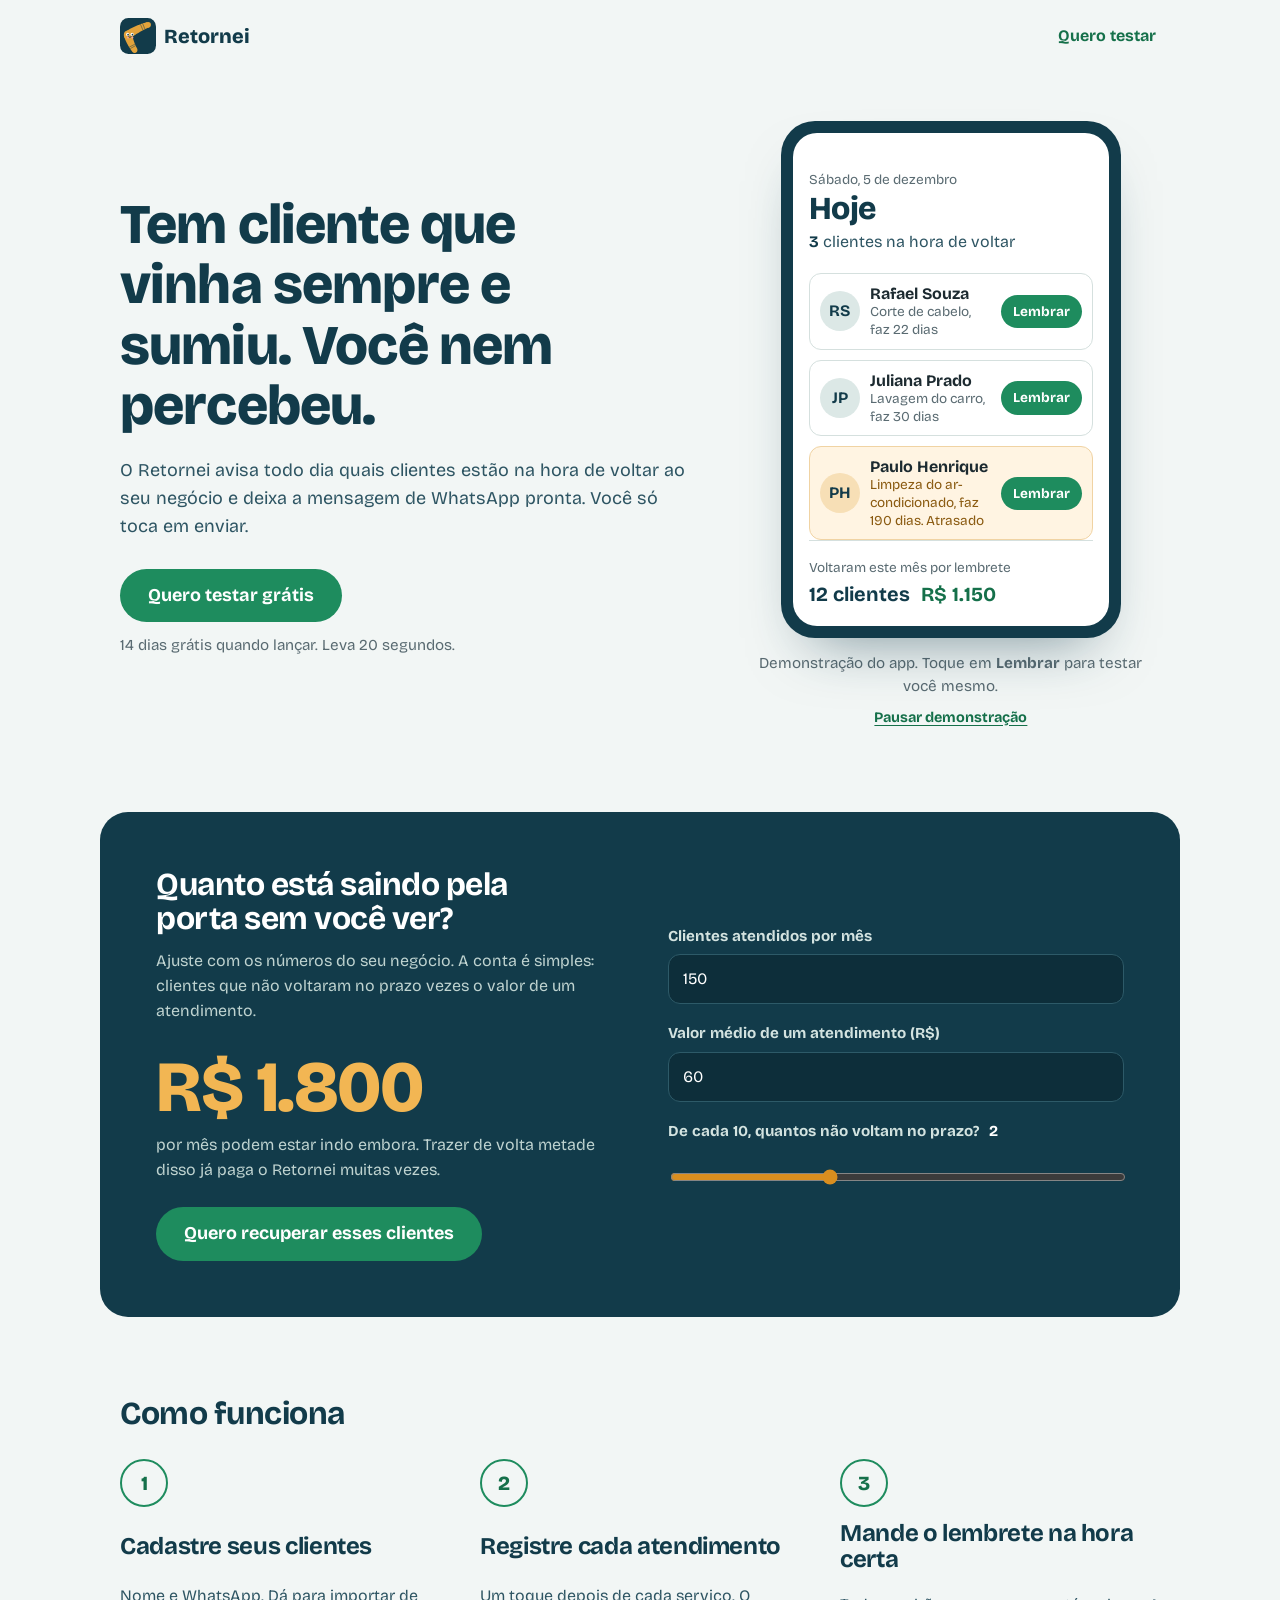
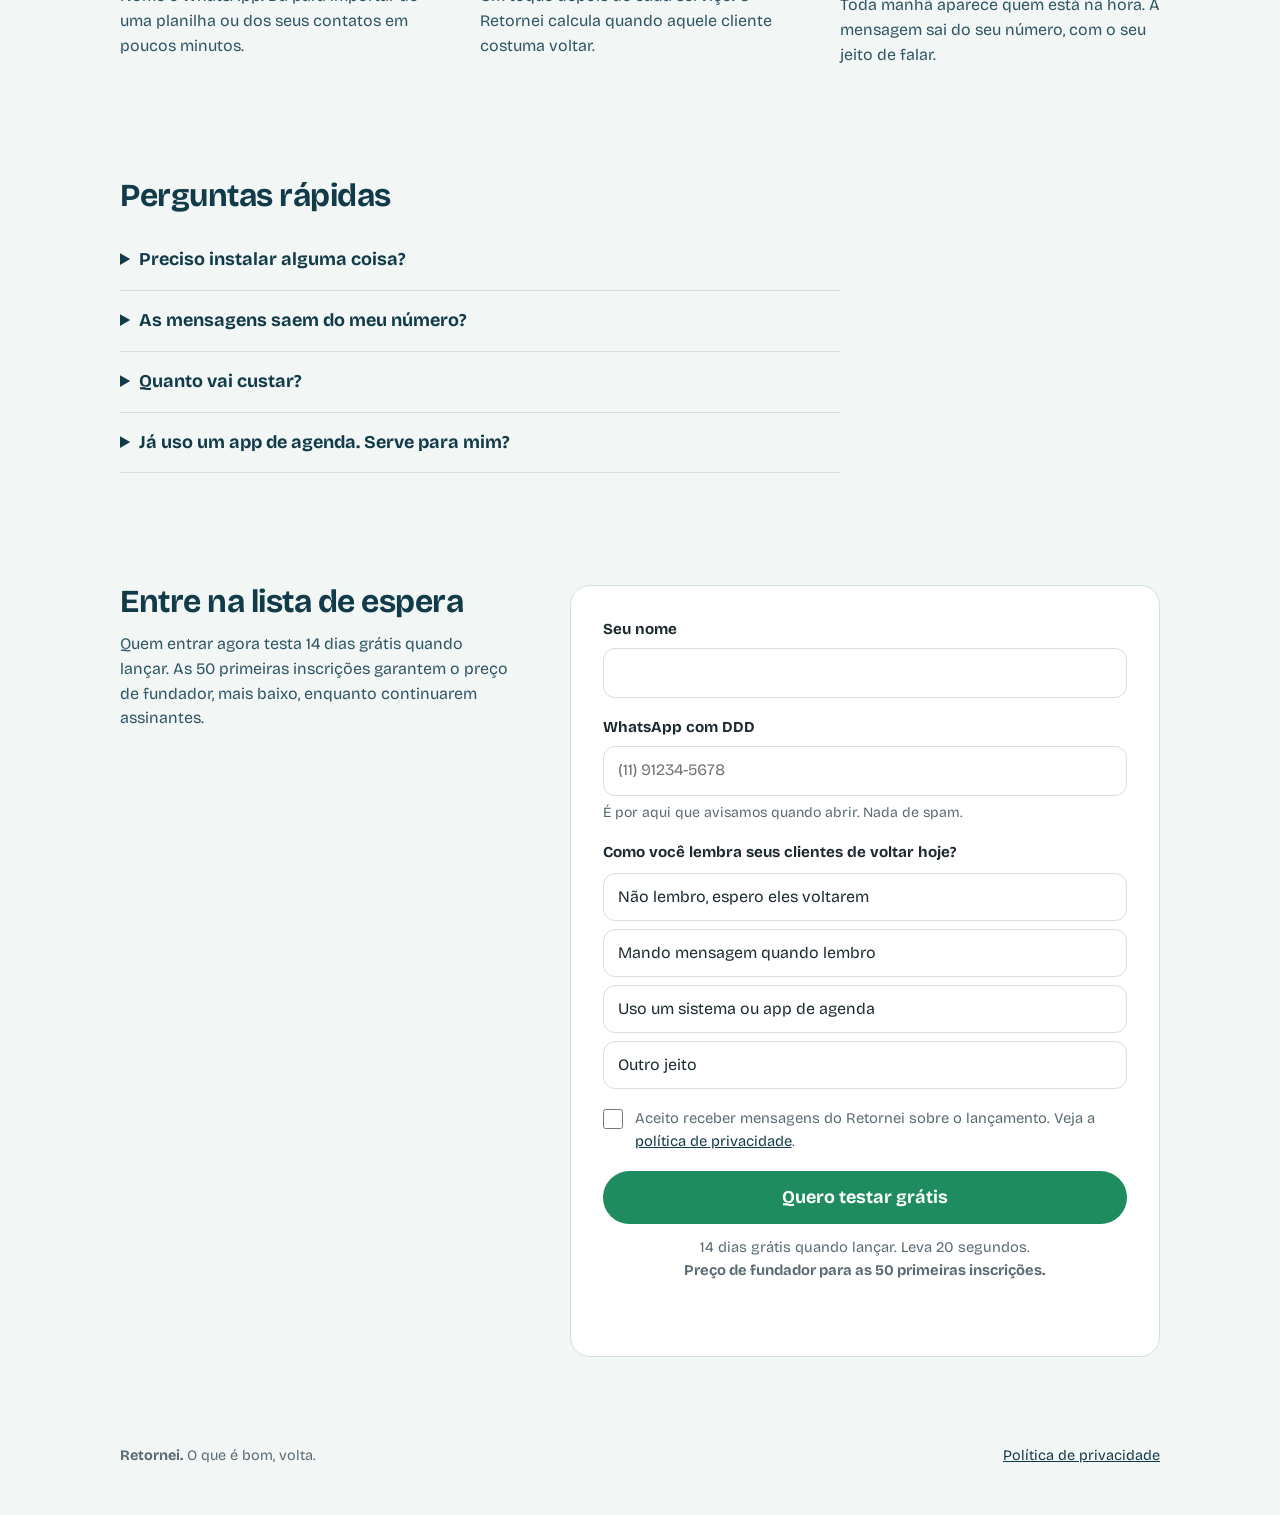
==== commit 01f72272: "Nova marca: bumerangue "O que é bom, volta." - Logo do bumerangue com rosto no topo do site - Ícone " ====
--- a/index.html
+++ b/index.html
@@ -6,6 +6,10 @@
   <title>Retornei · Seus clientes de volta na hora certa</title>
   <meta name="description" content="O Retornei mostra todo dia quais clientes estão na hora de voltar e deixa a mensagem de WhatsApp pronta para enviar.">
   <meta name="theme-color" content="#123B4A">
+  <link rel="icon" href="/favicon.svg" type="image/svg+xml">
+  <link rel="icon" href="/favicon-32.png" sizes="32x32" type="image/png">
+  <link rel="apple-touch-icon" href="/apple-touch-icon.png">
+  <link rel="manifest" href="/manifest.webmanifest">
   <link rel="preconnect" href="https://fonts.googleapis.com">
   <link rel="preconnect" href="https://fonts.gstatic.com" crossorigin>
   <link href="https://fonts.googleapis.com/css2?family=Bricolage+Grotesque:opsz,wght@12..96,400;12..96,500;12..96,700;12..96,800&display=swap" rel="stylesheet">
@@ -15,7 +19,7 @@
 
   <header class="topbar">
     <a class="brand" href="/" aria-label="Retornei, início">
-      <svg class="brand-mark" viewBox="0 0 32 32" aria-hidden="true"><path d="M9 21a9 9 0 1 1 3.5 3.6" fill="none" stroke="currentColor" stroke-width="3" stroke-linecap="round"/><path d="M6.5 16.5 9 21.5l5-2.6" fill="none" stroke="currentColor" stroke-width="3" stroke-linecap="round" stroke-linejoin="round"/></svg>
+      <img class="brand-mark" src="/favicon.svg" alt="" width="36" height="36">
       <span>Retornei</span>
     </a>
     <a class="topbar-cta" href="#lista">Quero testar</a>
@@ -73,6 +77,10 @@
             </div>
 
             <span class="tap" id="tap" aria-hidden="true"></span>
+            <div class="toast" id="backToast" aria-hidden="true">
+              <img src="/marca/mascote-comemora.svg" alt="" width="52" height="52">
+              <p><strong id="toastName"></strong> voltou!<br><span class="toast-money" id="toastMoney"></span></p>
+            </div>
           </div>
         </div>
         <div class="phone-controls">
@@ -191,7 +199,7 @@
   </main>
 
   <footer class="footer">
-    <p>Retornei · protótipo em teste</p>
+    <p><strong>Retornei.</strong> O que é bom, volta.</p>
     <a href="/privacidade.html">Política de privacidade</a>
   </footer>
 
--- a/styles.css
+++ b/styles.css
@@ -90,7 +90,7 @@
   font-weight: 800;
   font-size: 1.25rem;
 }
-.brand-mark { width: 28px; height: 28px; color: var(--back); }
+.brand-mark { width: 36px; height: 36px; display: block; }
 
 .topbar-cta {
   font-weight: 700;
@@ -387,6 +387,29 @@
 }
 @keyframes press { from { transform: scale(.6); opacity: 1; } to { transform: scale(1.9); opacity: 0; } }
 
+/* Aviso "cliente voltou" com o mascote comemorando */
+.toast {
+  position: absolute;
+  left: 12px; right: 12px; bottom: 86px;
+  display: flex;
+  align-items: center;
+  gap: 12px;
+  padding: 10px 14px 10px 10px;
+  background: var(--ink);
+  color: #fff;
+  border-radius: 16px;
+  box-shadow: 0 14px 30px -12px rgba(18, 59, 74, .55);
+  opacity: 0;
+  transform: translateY(14px) scale(.96);
+  pointer-events: none;
+  z-index: 4;
+  transition: opacity .25s ease, transform .35s cubic-bezier(.2, .9, .3, 1.3);
+}
+.toast.is-visible { opacity: 1; transform: none; }
+.toast img { flex: none; border-radius: 11px; }
+.toast p { font-size: .92rem; line-height: 1.3; }
+.toast-money { font-family: var(--display); font-weight: 800; font-size: 1.1rem; color: #F2B653; }
+
 /* Controles abaixo do celular ----------------------------------- */
 
 .phone-controls { display: grid; justify-items: center; gap: 4px; }
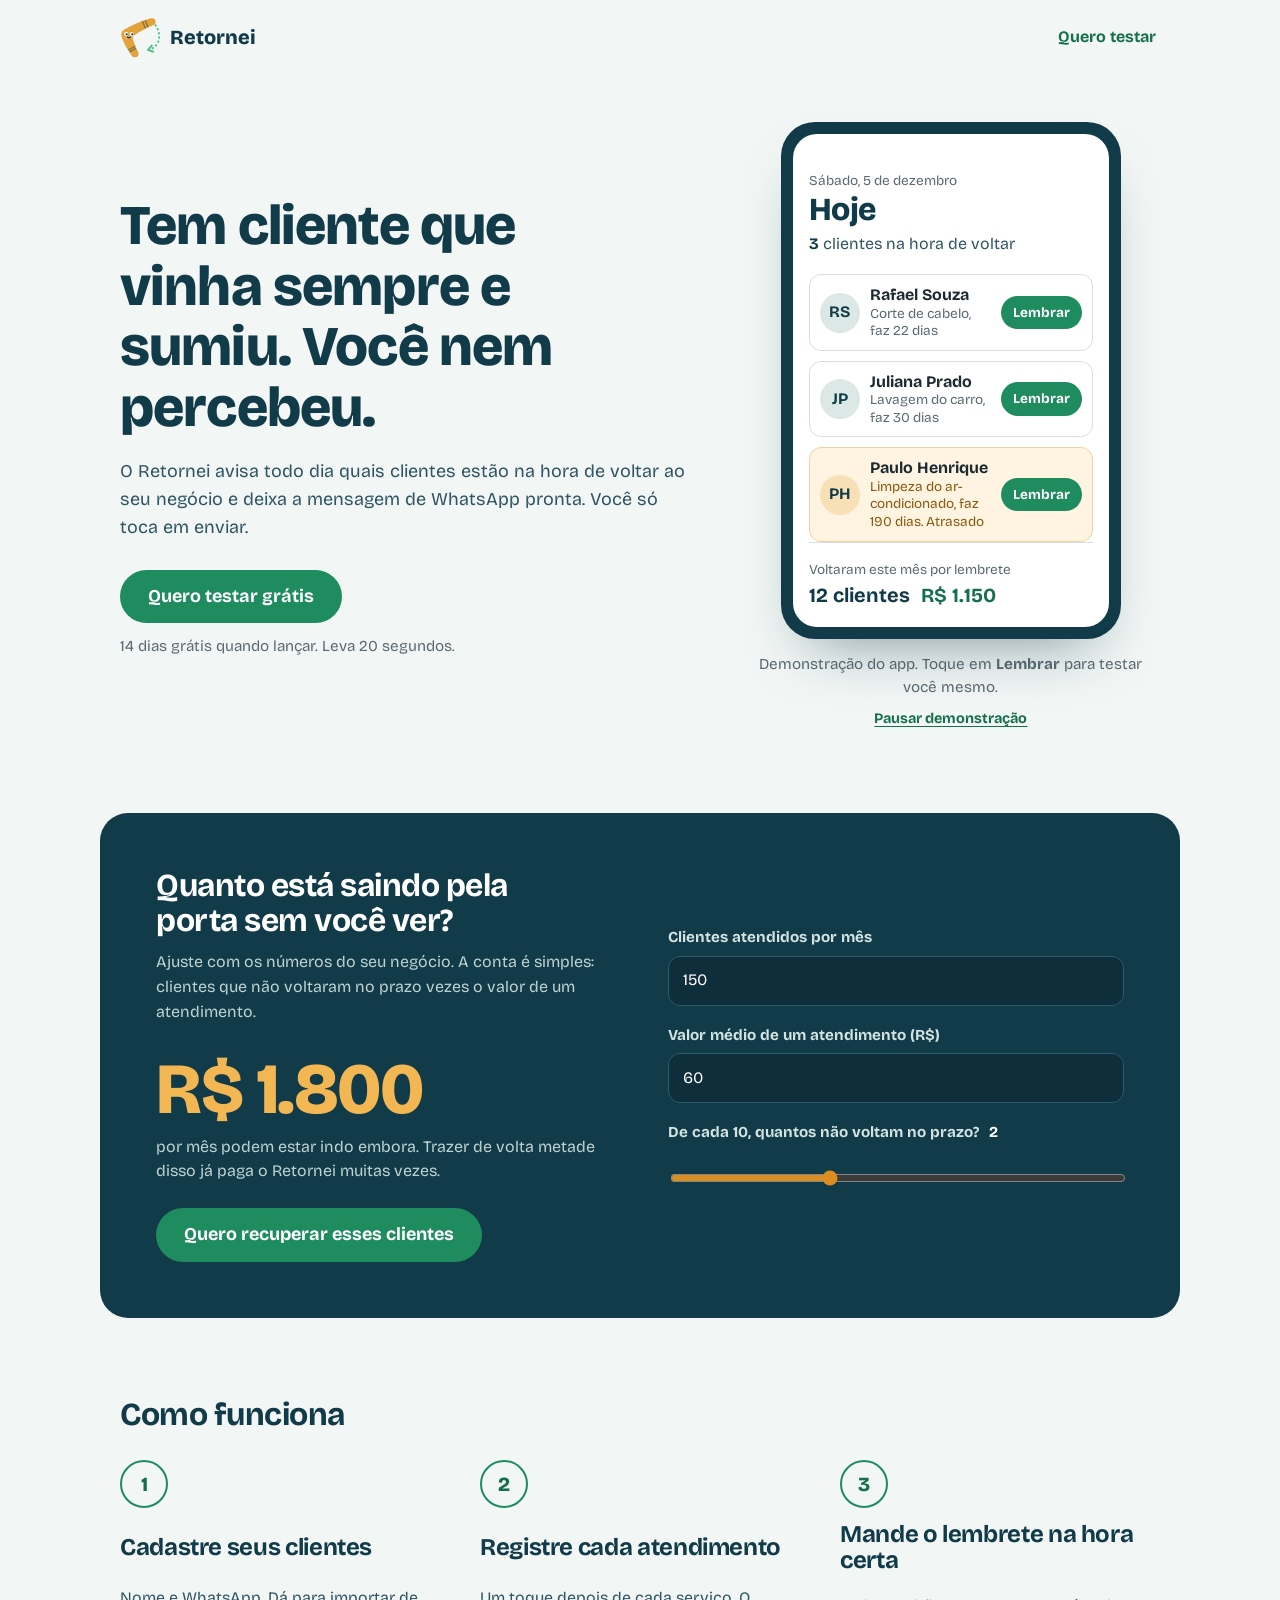
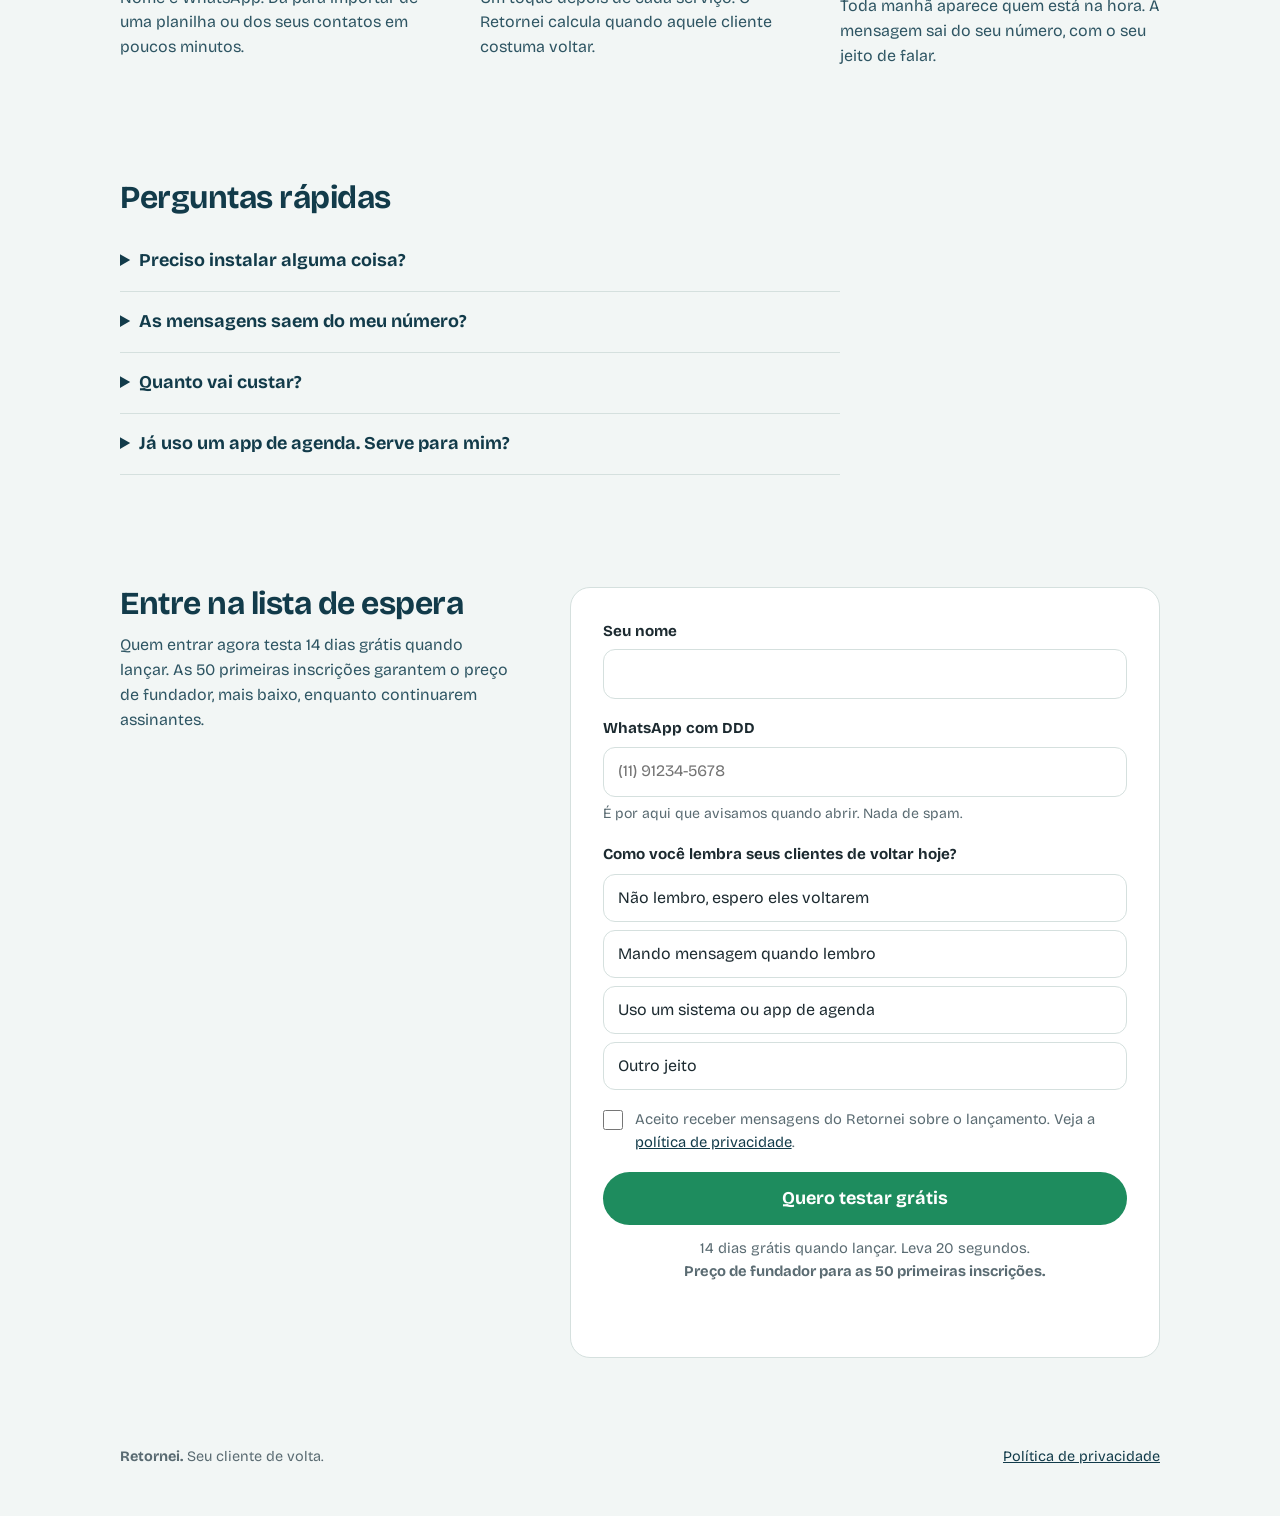
==== commit 50c07e34: "Logo solto no topo e assinatura "Seu cliente de volta." O bumerangue com a trajetória aparece direto" ====
--- a/index.html
+++ b/index.html
@@ -19,7 +19,7 @@
 
   <header class="topbar">
     <a class="brand" href="/" aria-label="Retornei, início">
-      <img class="brand-mark" src="/favicon.svg" alt="" width="36" height="36">
+      <img class="brand-mark" src="/marca/logo-solto.svg" alt="" width="42" height="42">
       <span>Retornei</span>
     </a>
     <a class="topbar-cta" href="#lista">Quero testar</a>
@@ -199,7 +199,7 @@
   </main>
 
   <footer class="footer">
-    <p><strong>Retornei.</strong> O que é bom, volta.</p>
+    <p><strong>Retornei.</strong> Seu cliente de volta.</p>
     <a href="/privacidade.html">Política de privacidade</a>
   </footer>
 
--- a/styles.css
+++ b/styles.css
@@ -90,7 +90,7 @@
   font-weight: 800;
   font-size: 1.25rem;
 }
-.brand-mark { width: 36px; height: 36px; display: block; }
+.brand-mark { width: 42px; height: 42px; display: block; }
 
 .topbar-cta {
   font-weight: 700;
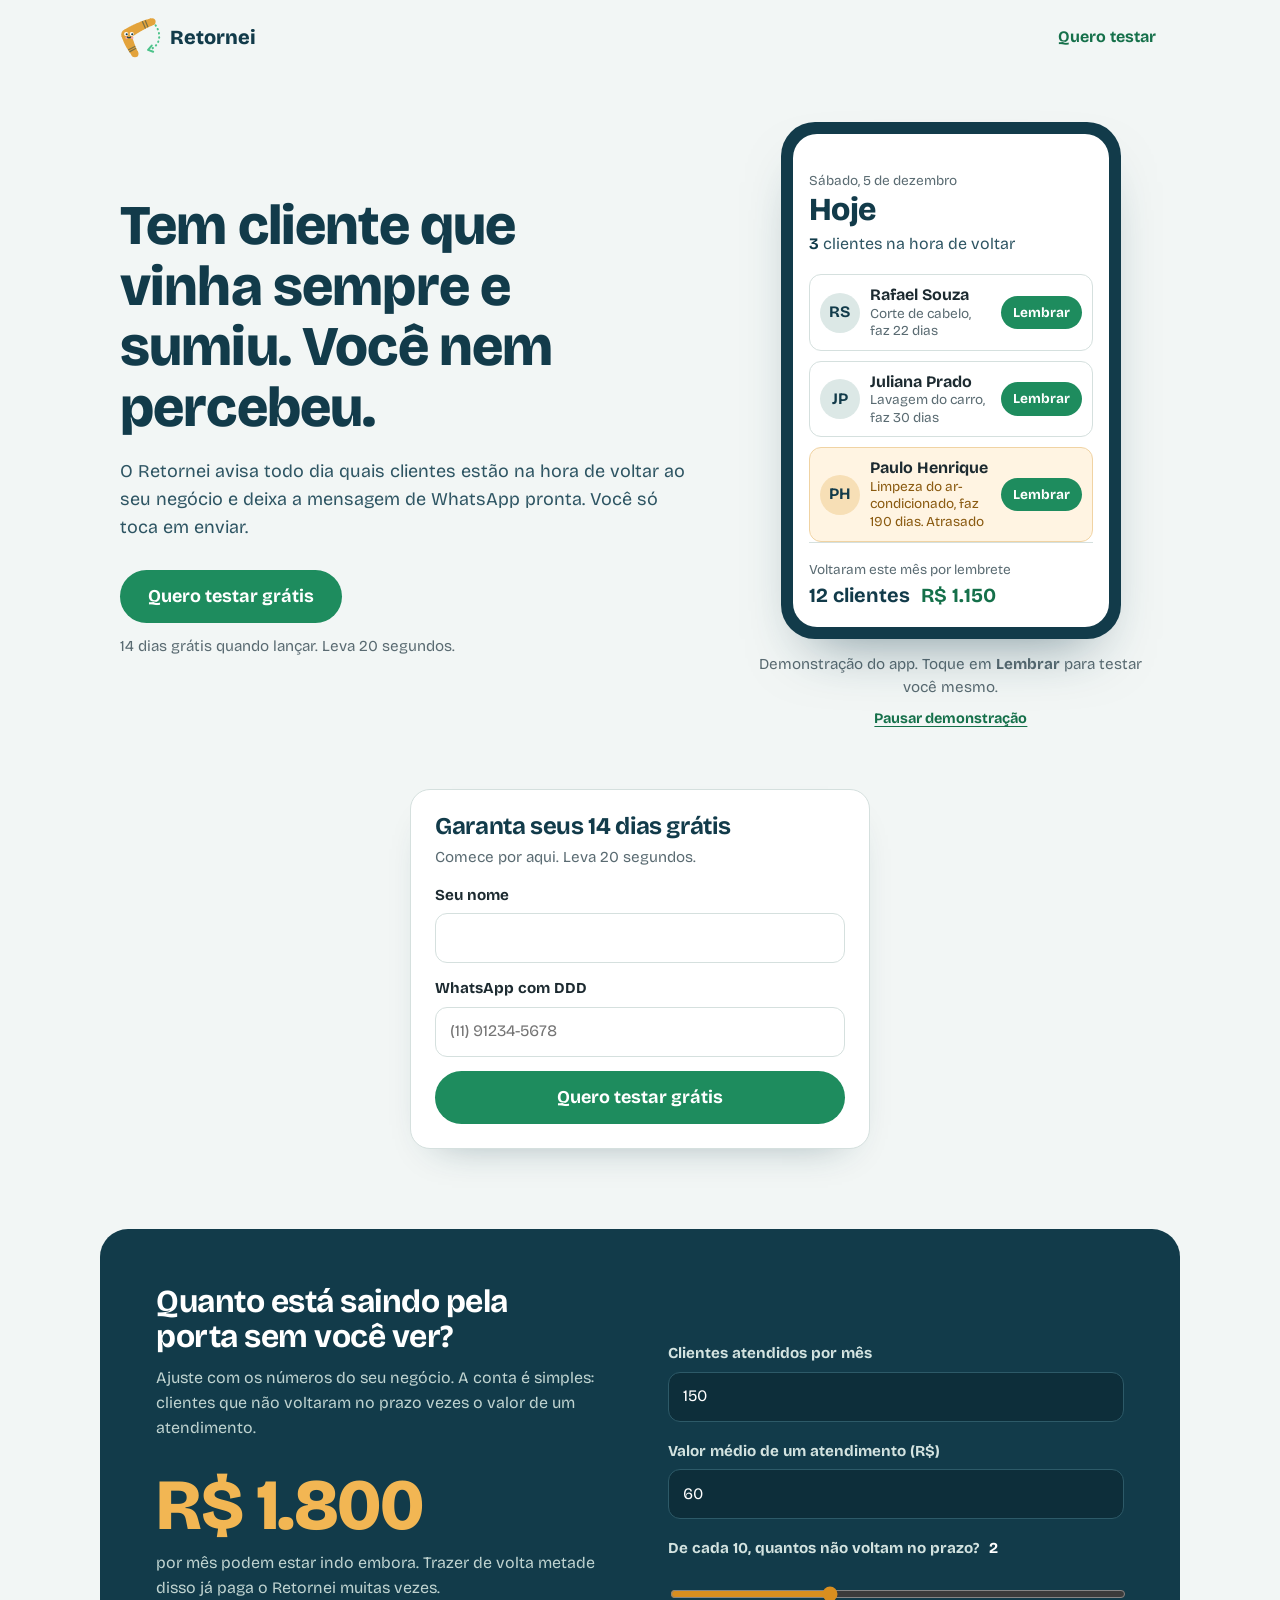
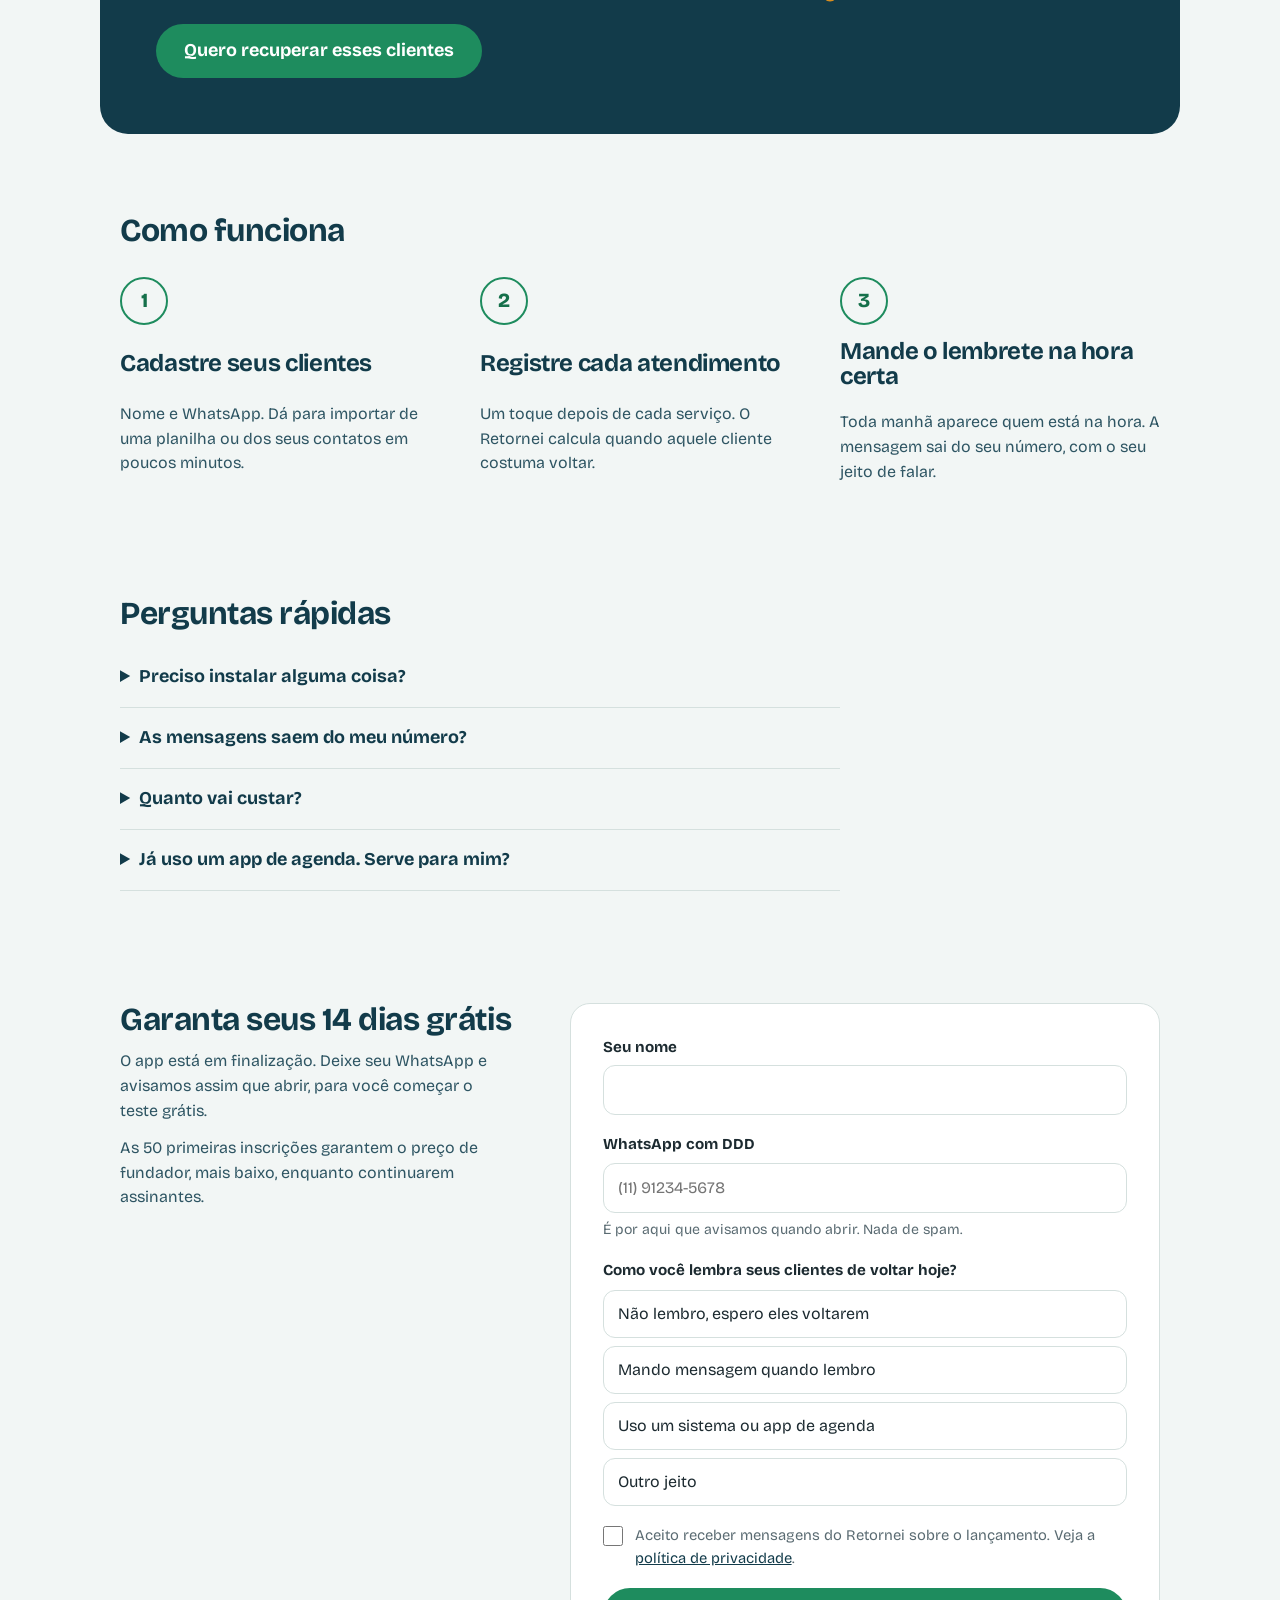
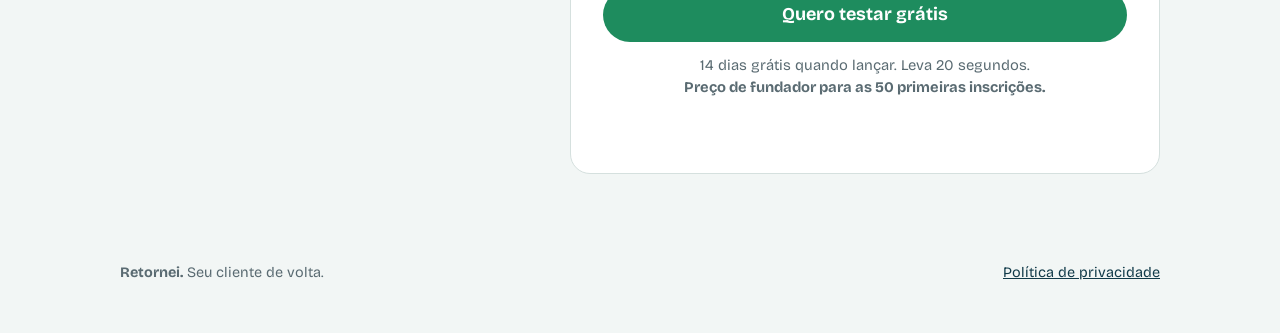
==== commit 6e8b53f3: "Conversão: formulário rápido após a demonstração, botão fixo no celular e novo título da inscrição C" ====
--- a/index.html
+++ b/index.html
@@ -90,6 +90,23 @@
       </div>
     </section>
 
+    <section class="quick" aria-labelledby="quickTitle">
+      <form class="quick-form" id="quickForm" novalidate>
+        <h2 id="quickTitle">Garanta seus 14 dias grátis</h2>
+        <p class="quick-sub">Comece por aqui. Leva 20&nbsp;segundos.</p>
+        <label class="field">
+          <span>Seu nome</span>
+          <input type="text" name="name" autocomplete="name" maxlength="80">
+        </label>
+        <label class="field">
+          <span>WhatsApp com DDD</span>
+          <input type="tel" name="whatsapp" autocomplete="tel" inputmode="tel" placeholder="(11) 91234-5678" maxlength="20">
+        </label>
+        <button class="btn btn-primary btn-block" type="submit">Quero testar grátis</button>
+        <p class="form-msg" id="quickMsg" role="status" aria-live="polite"></p>
+      </form>
+    </section>
+
     <section class="calc" aria-labelledby="calcTitle">
       <div class="calc-copy">
         <h2 id="calcTitle">Quanto está saindo pela porta sem você ver?</h2>
@@ -156,8 +173,9 @@
 
     <section class="signup" id="lista" aria-labelledby="signupTitle">
       <div class="signup-copy">
-        <h2 id="signupTitle">Entre na lista de espera</h2>
-        <p>Quem entrar agora testa 14 dias grátis quando lançar. As 50 primeiras inscrições garantem o preço de fundador, mais baixo, enquanto continuarem assinantes.</p>
+        <h2 id="signupTitle">Garanta seus 14 dias grátis</h2>
+        <p>O app está em finalização. Deixe seu WhatsApp e avisamos assim que abrir, para você começar o teste grátis.</p>
+        <p>As 50 primeiras inscrições garantem o preço de fundador, mais baixo, enquanto continuarem assinantes.</p>
       </div>
 
       <form class="signup-form" id="leadForm" novalidate>
@@ -203,6 +221,19 @@
     <a href="/privacidade.html">Política de privacidade</a>
   </footer>
 
+  <div class="sticky-cta" id="stickyCta" hidden>
+    <a class="btn btn-primary btn-block" href="#lista">Quero testar grátis</a>
+  </div>
+
+  <dialog class="done" id="doneDialog" aria-labelledby="doneTitle">
+    <img src="/marca/mascote-comemora-solto.svg" alt="" width="104" height="104">
+    <h2 id="doneTitle">Você está na lista!</h2>
+    <p>Quando o Retornei abrir, avisamos pelo WhatsApp para você começar seus <strong>14 dias grátis</strong>.</p>
+    <div class="done-actions">
+      <button class="btn btn-primary btn-block" type="button" id="doneClose">Fechar</button>
+    </div>
+  </dialog>
+
   <script src="/app.js" defer></script>
 </body>
 </html>
--- a/styles.css
+++ b/styles.css
@@ -667,3 +667,64 @@
 .prose h2 { font-size: var(--step-2); margin: 32px 0 8px; }
 .prose p, .prose li { color: var(--ink-soft); }
 .prose p + p { margin-top: 12px; }
+
+/* Janela de confirmação da inscrição ---------------------------- */
+
+.done {
+  width: min(92vw, 420px);
+  border: 0;
+  border-radius: 24px;
+  padding: 32px 24px 20px;
+  text-align: center;
+  background: var(--card);
+  color: var(--text);
+  box-shadow: 0 30px 60px -20px rgba(18, 59, 74, .5);
+}
+.done::backdrop { background: rgba(18, 59, 74, .55); }
+.done[open] { animation: done-in .35s cubic-bezier(.2, .9, .3, 1.2); }
+@keyframes done-in { from { opacity: 0; transform: translateY(16px) scale(.96); } to { opacity: 1; transform: none; } }
+.done img { margin: 0 auto 8px; display: block; }
+.done h2 { font-size: var(--step-3); margin-bottom: 8px; }
+.done p { color: var(--ink-soft); max-width: 30ch; margin: 0 auto; }
+.done-actions { display: grid; gap: 8px; margin-top: 22px; }
+
+/* Início rápido da inscrição (logo depois da demonstração) ------ */
+
+.quick { padding-top: 0 !important; }
+.quick-form {
+  display: grid;
+  gap: 14px;
+  max-width: 460px;
+  margin: 0 auto;
+  background: var(--card);
+  border: 1px solid var(--line);
+  border-radius: 20px;
+  padding: 24px;
+  box-shadow: 0 18px 40px -28px rgba(18, 59, 74, .45);
+}
+.quick-form h2 { font-size: var(--step-2); }
+.quick-sub { color: var(--muted); font-size: .95rem; margin-top: -8px; }
+.quick-form .form-msg:empty { display: none; }
+
+/* Botão fixo no rodapé do celular ------------------------------- */
+
+.sticky-cta {
+  position: fixed;
+  left: 0; right: 0; bottom: 0;
+  z-index: 20;
+  padding: 10px var(--gutter) calc(10px + env(safe-area-inset-bottom));
+  background: rgba(242, 246, 245, .94);
+  backdrop-filter: blur(8px);
+  -webkit-backdrop-filter: blur(8px);
+  border-top: 1px solid var(--line);
+  transform: translateY(110%);
+  transition: transform .25s ease;
+}
+.sticky-cta.is-visible { transform: none; }
+.sticky-cta .btn { padding: 14px 20px; }
+@media (max-width: 879px) {
+  body.has-sticky .footer { padding-bottom: 104px; }
+}
+@media (min-width: 880px) {
+  .sticky-cta { display: none; }
+}
